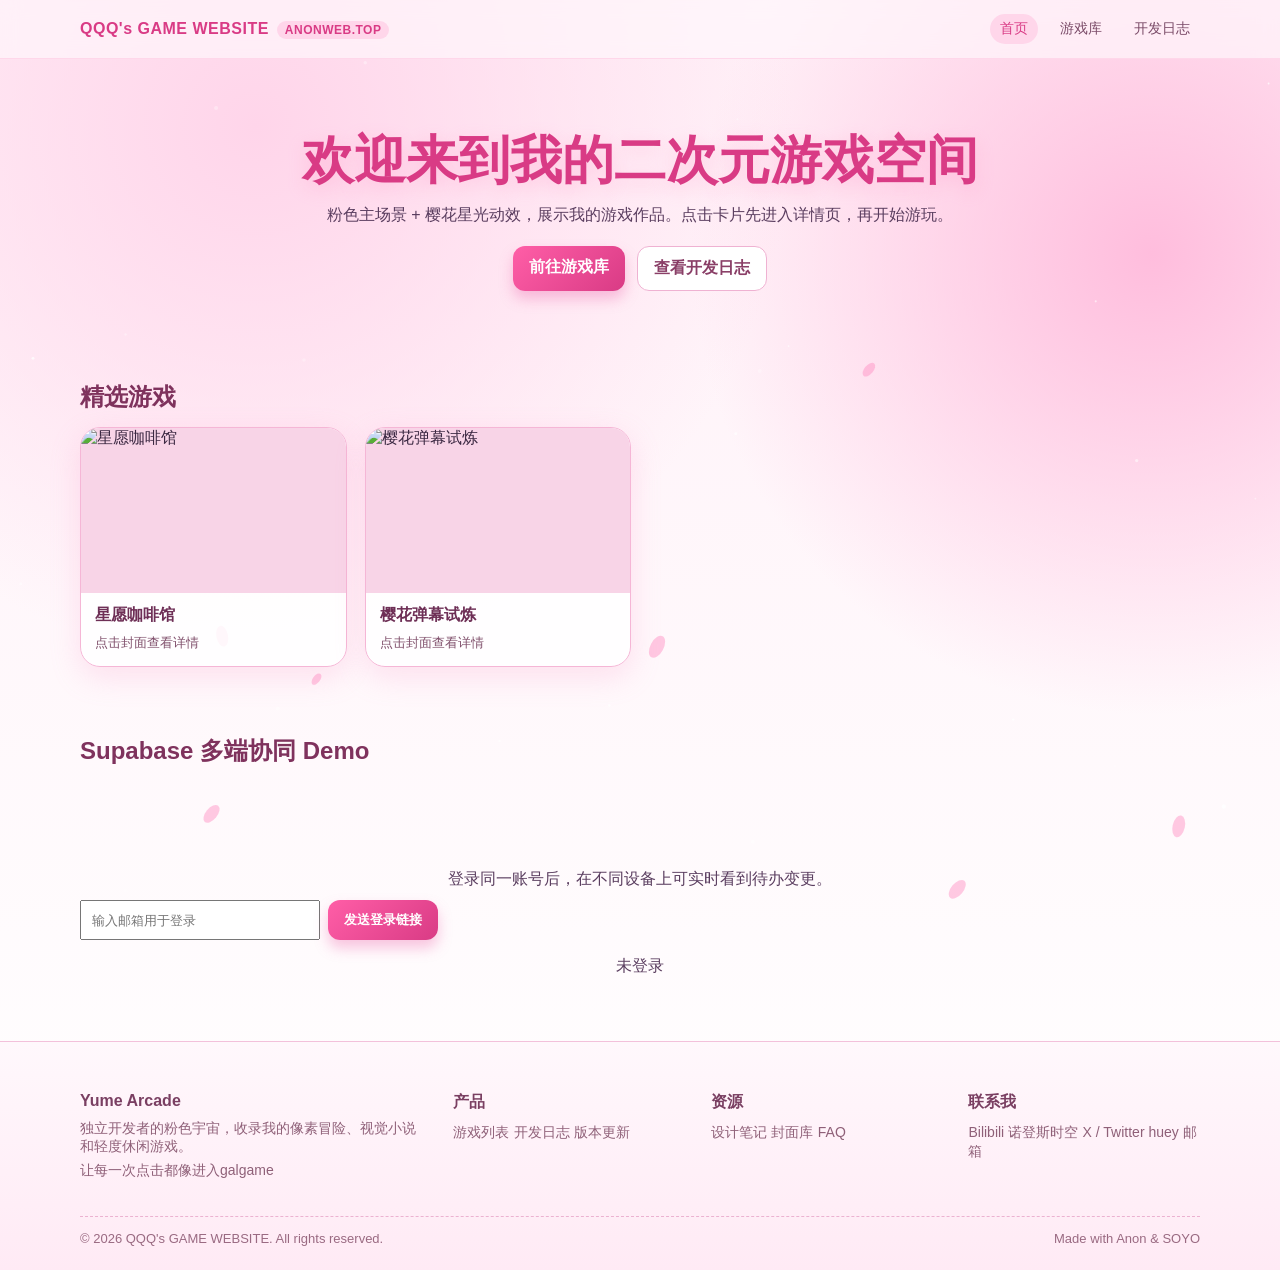
==== index.html @ b8e73bc4 "add realtime shared game cards with auth persistence Move game cards from localStorage to Supabase s" ====
<!doctype html>
<html lang="zh-CN">
<head>
  <meta charset="UTF-8" />
  <meta name="viewport" content="width=device-width, initial-scale=1.0" />
  <title>QQQ's Game Website | Anime Game Portal</title>
  <meta name="description" content="QQQ's Game Website: a pink anime-style portal for indie games, devlogs, and quick play access." />
  <meta name="robots" content="index,follow,max-image-preview:large" />
  <link rel="canonical" href="https://anonweb.top/" />
  <meta property="og:type" content="website" />
  <meta property="og:site_name" content="QQQ's Game Website" />
  <meta property="og:title" content="QQQ's Game Website | Anime Game Portal" />
  <meta property="og:description" content="Discover anime-inspired indie games, updates, and direct links to play." />
  <meta property="og:url" content="https://anonweb.top/" />
  <meta property="og:image" content="https://anonweb.top/og-cover.svg" />
  <meta property="og:image:alt" content="QQQ's Game Website pink anime social cover" />
  <meta name="twitter:card" content="summary_large_image" />
  <meta name="twitter:title" content="QQQ's Game Website | Anime Game Portal" />
  <meta name="twitter:description" content="Discover anime-inspired indie games, updates, and direct links to play." />
  <meta name="twitter:image" content="https://anonweb.top/og-cover.svg" />
  <link rel="stylesheet" href="./styles.css" />
</head>
<body>
  <canvas id="bgEffects" class="bg-effects"></canvas>

  <header class="nav">
    <div class="container nav-inner">
      <a class="brand" href="./index.html">QQQ's GAME WEBSITE<span class="badge">ANONWEB.TOP</span></a>
      <nav class="menu">
        <a class="active" href="./index.html">首页</a>
        <a href="./games.html">游戏库</a>
        <a href="./devlog.html">开发日志</a>
      </nav>
    </div>
  </header>

  <main class="container">
    <section class="hero">
      <h1>欢迎来到我的二次元游戏空间</h1>
      <p>粉色主场景 + 樱花星光动效，展示我的游戏作品。点击卡片先进入详情页，再开始游玩。</p>
      <div class="cta-row">
        <a class="btn" href="./games.html">前往游戏库</a>
        <a class="btn alt" href="./devlog.html">查看开发日志</a>
      </div>
    </section>

    <h2 class="section-title">精选游戏</h2>
    <section id="featuredGames" class="games"></section>

    <h2 class="section-title">Supabase 多端协同 Demo</h2>
    <section class="hero" style="margin-top: 16px;">
      <p>登录同一账号后，在不同设备上可实时看到待办变更。</p>
      <div style="display:flex;gap:8px;flex-wrap:wrap;margin:10px 0 16px;">
        <input id="emailInput" type="email" placeholder="输入邮箱用于登录" style="padding:8px 10px;min-width:240px;" />
        <button id="sendOtpBtn" class="btn" type="button">发送登录链接</button>
        <button id="logoutBtn" class="btn alt" type="button" style="display:none;">退出登录</button>
      </div>
      <p id="authStatus">未登录</p>
      <div id="todoArea" style="display:none;">
        <div style="display:flex;gap:8px;flex-wrap:wrap;margin:8px 0 12px;">
          <input id="nicknameInput" type="text" maxlength="30" placeholder="设置昵称（可选）" style="padding:8px 10px;min-width:240px;" />
          <button id="saveNicknameBtn" class="btn alt" type="button">保存昵称</button>
          <label style="display:flex;align-items:center;gap:6px;">
            <input id="mineOnlyCheckbox" type="checkbox" />
            只看我的上传
          </label>
        </div>
        <div style="display:flex;gap:8px;flex-wrap:wrap;margin:8px 0 12px;">
          <input id="todoInput" type="text" maxlength="200" placeholder="新增待办..." style="padding:8px 10px;min-width:240px;" />
          <button id="addTodoBtn" class="btn" type="button">新增</button>
        </div>
        <ul id="todoList" style="list-style:none;padding-left:0;display:grid;gap:8px;"></ul>
      </div>
    </section>
  </main>

  <footer class="footer">
    <div class="container">
      <div class="footer-grid">
        <div>
          <h4>Yume Arcade</h4>
          <p>独立开发者的粉色宇宙，收录我的像素冒险、视觉小说和轻度休闲游戏。</p>
          <p>让每一次点击都像进入galgame
          </p>
        </div>
        <div>
          <h4>产品</h4>
          <a href="./games.html">游戏列表</a>
          <a href="./devlog.html">开发日志</a>
          <a href="./games.html">版本更新</a>
        </div>
        <div>
          <h4>资源</h4>
          <a href="./devlog.html">设计笔记</a>
          <a href="./games.html">封面库</a>
          <a href="./index.html">FAQ</a>
        </div>
        <div>
          <h4>联系我</h4>
          <a href="#">Bilibili 诺登斯时空</a>
          <a href="#">X / Twitter huey</a>
          <a href="#">邮箱 </a>
        </div>
      </div>
      <div class="copyright">
        <span>© 2026 QQQ's GAME WEBSITE. All rights reserved.</span>
        <span>Made with Anon & SOYO</span>
      </div>
    </div>
  </footer>

  <script src="./games-data.js"></script>
  <script src="./effects.js"></script>
  <script type="module">
    import { createClient } from "https://cdn.jsdelivr.net/npm/@supabase/supabase-js@2/+esm";

    // 1) 替换成你自己的 Supabase 项目参数
    const SUPABASE_URL = "https://dehjilvkbkctgwfwmmgu.supabase.co";
    const SUPABASE_ANON_KEY = "sb_publishable_bd3h6vaef45uI8Gximh9GQ_pOMwxouA";
    const redirectTo = `${window.location.origin}${window.location.pathname}`;
    const supabase = createClient(SUPABASE_URL, SUPABASE_ANON_KEY, {
      auth: {
        persistSession: true,
        autoRefreshToken: true,
        detectSessionInUrl: true
      }
    });

    const emailInput = document.getElementById("emailInput");
    const sendOtpBtn = document.getElementById("sendOtpBtn");
    const logoutBtn = document.getElementById("logoutBtn");
    const authStatus = document.getElementById("authStatus");
    const todoArea = document.getElementById("todoArea");
    const nicknameInput = document.getElementById("nicknameInput");
    const saveNicknameBtn = document.getElementById("saveNicknameBtn");
    const mineOnlyCheckbox = document.getElementById("mineOnlyCheckbox");
    const todoInput = document.getElementById("todoInput");
    const addTodoBtn = document.getElementById("addTodoBtn");
    const todoList = document.getElementById("todoList");

    let currentUser = null;
    let channel = null;
    let mineOnly = false;

    function escapeHtml(text) {
      return text
        .replaceAll("&", "&amp;")
        .replaceAll("<", "&lt;")
        .replaceAll(">", "&gt;")
        .replaceAll('"', "&quot;")
        .replaceAll("'", "&#039;");
    }

    function renderTodos(todos) {
      if (!todos.length) {
        todoList.innerHTML = "<li>暂无待办，先新增一条吧。</li>";
        return;
      }

      todoList.innerHTML = todos
        .map((todo) => {
          const checked = todo.done ? "checked" : "";
          const doneStyle = todo.done ? "text-decoration:line-through;opacity:0.7;" : "";
          const uploader = todo.user_name || todo.user_email || "未知用户";
          const canDelete = currentUser && todo.user_id === currentUser.id;
          const deleteButton = canDelete
            ? `<button data-id="${todo.id}" class="delete-todo btn alt" type="button" style="padding:6px 10px;">删除</button>`
            : `<span style="padding:6px 10px;opacity:0.6;">仅上传者可删</span>`;
          return `
            <li style="display:flex;align-items:center;gap:8px;">
              <input data-id="${todo.id}" class="toggle-todo" type="checkbox" ${checked} />
              <div style="flex:1;display:flex;flex-direction:column;gap:2px;">
                <span style="${doneStyle}">${escapeHtml(todo.content)}</span>
                <small style="opacity:0.7;">上传者: ${escapeHtml(uploader)}</small>
              </div>
              ${deleteButton}
            </li>
          `;
        })
        .join("");
    }

    async function loadTodos() {
      if (!currentUser) return;
      let query = supabase
        .from("todos")
        .select("id, user_id, user_email, user_name, content, done, updated_at")
        .order("updated_at", { ascending: false });
      if (mineOnly) {
        query = query.eq("user_id", currentUser.id);
      }
      const { data, error } = await query;

      if (error) {
        authStatus.textContent = `读取待办失败: ${error.message}`;
        return;
      }

      renderTodos(data || []);
    }

    async function setupRealtime() {
      if (channel) {
        await supabase.removeChannel(channel);
      }

      channel = supabase
        .channel("todos-realtime")
        .on(
          "postgres_changes",
          { event: "*", schema: "public", table: "todos" },
          async () => {
            await loadTodos();
          }
        )
        .subscribe();
    }

    async function setSessionUI() {
      const { data } = await supabase.auth.getUser();
      currentUser = data.user || null;

      if (!currentUser) {
        authStatus.textContent = "未登录";
        todoArea.style.display = "none";
        logoutBtn.style.display = "none";
        emailInput.value = "";
        todoInput.value = "";
        nicknameInput.value = "";
        mineOnlyCheckbox.checked = false;
        mineOnly = false;
        todoList.innerHTML = "";
        return;
      }

      const currentNickname = (currentUser.user_metadata && currentUser.user_metadata.nickname) || "";
      const displayName = currentNickname || currentUser.email;
      authStatus.textContent = `已登录: ${displayName}`;
      todoArea.style.display = "block";
      logoutBtn.style.display = "inline-block";
      nicknameInput.value = currentNickname;
      await loadTodos();
      await setupRealtime();
    }

    sendOtpBtn.addEventListener("click", async () => {
      const email = emailInput.value.trim();
      if (!email) {
        authStatus.textContent = "请先输入邮箱。";
        return;
      }

      const { error } = await supabase.auth.signInWithOtp({
        email,
        options: {
          emailRedirectTo: redirectTo
        }
      });

      authStatus.textContent = error
        ? `发送失败: ${error.message}`
        : "已发送登录链接，请去邮箱点击确认。";
    });

    logoutBtn.addEventListener("click", async () => {
      await supabase.auth.signOut();
      currentUser = null;
      if (channel) {
        await supabase.removeChannel(channel);
        channel = null;
      }
      await setSessionUI();
    });

    saveNicknameBtn.addEventListener("click", async () => {
      if (!currentUser) return;
      const nickname = nicknameInput.value.trim();
      const { error } = await supabase.auth.updateUser({
        data: { nickname }
      });
      if (error) {
        authStatus.textContent = `保存昵称失败: ${error.message}`;
        return;
      }
      await setSessionUI();
      authStatus.textContent = nickname
        ? `昵称已更新为: ${nickname}`
        : `已清空昵称，当前显示邮箱: ${currentUser.email}`;
    });

    mineOnlyCheckbox.addEventListener("change", async () => {
      mineOnly = mineOnlyCheckbox.checked;
      await loadTodos();
    });

    addTodoBtn.addEventListener("click", async () => {
      const content = todoInput.value.trim();
      if (!content || !currentUser) return;
      const nickname = (currentUser.user_metadata && currentUser.user_metadata.nickname) || "";

      const { error } = await supabase.from("todos").insert({
        user_id: currentUser.id,
        user_email: currentUser.email || "",
        user_name: nickname,
        content,
        done: false
      });

      if (error) {
        authStatus.textContent = `新增失败: ${error.message}`;
        return;
      }

      todoInput.value = "";
      await loadTodos();
    });

    todoList.addEventListener("click", async (event) => {
      const target = event.target;
      if (!(target instanceof HTMLElement)) return;

      if (target.classList.contains("delete-todo")) {
        const id = target.dataset.id;
        if (!id) return;
        const { error } = await supabase
          .from("todos")
          .delete()
          .eq("id", id)
          .eq("user_id", currentUser?.id || "");
        if (error) authStatus.textContent = `删除失败: ${error.message}`;
      }
    });

    todoList.addEventListener("change", async (event) => {
      const target = event.target;
      if (!(target instanceof HTMLInputElement)) return;
      if (!target.classList.contains("toggle-todo")) return;
      const id = target.dataset.id;
      if (!id) return;

      const { error } = await supabase
        .from("todos")
        .update({ done: target.checked })
        .eq("id", id);

      if (error) authStatus.textContent = `更新失败: ${error.message}`;
    });

    supabase.auth.onAuthStateChange(async () => {
      await setSessionUI();
    });

    await setSessionUI();
  </script>
  <script>
    const featuredGames = document.getElementById("featuredGames");
    featuredGames.innerHTML = loadGames().slice(0, 3).map((game, index) => gameCardTemplate(game, index)).join("");
  </script>
</body>
</html>
---- styles.css ----
:root {
  --pink-1: #fff0f7;
  --pink-2: #ffd6ea;
  --pink-3: #ff8fc2;
  --pink-4: #ff5ea7;
  --pink-5: #d93b85;
  --ink: #3a2741;
  --card: #ffffffd9;
  --line: #f5b6d6;
}

* {
  box-sizing: border-box;
}

body {
  margin: 0;
  color: var(--ink);
  font-family: "Segoe UI", "Microsoft YaHei", sans-serif;
  background:
    radial-gradient(circle at 20% 10%, #ffd5ea 0, transparent 35%),
    radial-gradient(circle at 90% 20%, #ffbddd 0, transparent 30%),
    linear-gradient(180deg, var(--pink-1), #fff);
  min-height: 100vh;
}

.bg-effects {
  position: fixed;
  inset: 0;
  pointer-events: none;
  z-index: -1;
}

.container {
  width: min(1120px, 92vw);
  margin: 0 auto;
}

.nav {
  position: sticky;
  top: 0;
  backdrop-filter: blur(10px);
  background: #fff8fcaa;
  border-bottom: 1px solid #ffd7ea;
  z-index: 10;
}

.nav-inner {
  display: flex;
  align-items: center;
  justify-content: space-between;
  padding: 14px 0;
  gap: 18px;
}

.brand {
  font-weight: 800;
  color: var(--pink-5);
  letter-spacing: 0.5px;
  text-decoration: none;
}

.badge {
  display: inline-block;
  font-size: 12px;
  margin-left: 8px;
  padding: 2px 8px;
  background: var(--pink-2);
  border-radius: 999px;
  color: var(--pink-5);
}

.menu {
  display: flex;
  gap: 12px;
}

.menu a {
  text-decoration: none;
  color: #7a4a67;
  font-size: 14px;
  padding: 6px 10px;
  border-radius: 999px;
}

.menu a.active,
.menu a:hover {
  background: #ffd6ea;
  color: var(--pink-5);
}

.hero {
  padding: 72px 0 40px;
  text-align: center;
}

.hero h1 {
  margin: 0;
  font-size: clamp(28px, 5vw, 52px);
  line-height: 1.15;
  color: var(--pink-5);
  text-shadow: 0 6px 18px #ff8fc255;
}

.hero p {
  margin: 14px auto 0;
  max-width: 760px;
  font-size: 16px;
  color: #5a3d5f;
}

.panel {
  background: var(--card);
  border: 1px solid var(--line);
  border-radius: 20px;
  box-shadow: 0 10px 30px #f58ec03a;
}

.cta-row {
  margin: 20px 0 30px;
  display: flex;
  gap: 12px;
  justify-content: center;
  flex-wrap: wrap;
}

.btn {
  padding: 11px 16px;
  border: none;
  border-radius: 12px;
  font-weight: 700;
  color: #fff;
  background: linear-gradient(135deg, var(--pink-4), var(--pink-5));
  cursor: pointer;
  text-decoration: none;
  box-shadow: 0 8px 14px #ea5da75a;
}

.btn.alt {
  background: #fff;
  color: #8a3f67;
  border: 1px solid #efb2d2;
  box-shadow: none;
}

.btn:hover {
  transform: translateY(-1px);
}

.section-title {
  margin: 20px 0 14px;
  color: #7f325d;
}

.games {
  margin: 10px 0 68px;
  display: grid;
  grid-template-columns: repeat(auto-fill, minmax(240px, 1fr));
  gap: 18px;
}

.game-card {
  text-decoration: none;
  color: inherit;
  overflow: hidden;
  transition: transform 0.2s ease, box-shadow 0.2s ease;
}

.game-card:hover {
  transform: translateY(-4px);
  box-shadow: 0 14px 24px #d75f9944;
}

.game-cover {
  aspect-ratio: 16 / 10;
  width: 100%;
  object-fit: cover;
  display: block;
  background: #f8d4e7;
}

.game-info {
  padding: 12px 14px 14px;
}

.game-title {
  margin: 0;
  font-size: 16px;
  color: #6e2f56;
  font-weight: 800;
}

.game-tip {
  margin: 8px 0 0;
  font-size: 13px;
  color: #80506c;
}

.upload-panel {
  margin: 12px auto 22px;
  padding: 20px;
  display: grid;
  gap: 12px;
  grid-template-columns: 1fr 1fr auto;
  align-items: end;
}

.field label {
  display: block;
  font-size: 13px;
  color: #774765;
  margin-bottom: 6px;
}

.field input,
.field textarea {
  width: 100%;
  padding: 10px 12px;
  border-radius: 12px;
  border: 1px solid #efb2d2;
  outline: none;
  background: #fff;
  font: inherit;
}

.timeline {
  margin: 12px 0 68px;
  display: grid;
  gap: 14px;
}

.timeline-item {
  padding: 16px;
}

.timeline-item h3 {
  margin: 0 0 8px;
  color: #7f325d;
}

.timeline-item p {
  margin: 0;
  color: #69495b;
}

.detail-wrap {
  margin: 26px 0 68px;
  padding: 24px;
  display: grid;
  gap: 22px;
  grid-template-columns: minmax(280px, 540px) 1fr;
}

.detail-cover {
  width: 100%;
  border-radius: 16px;
  border: 1px solid #f1bbd7;
  object-fit: cover;
}

.detail-title {
  margin: 0 0 10px;
  color: #7a2e59;
  font-size: clamp(22px, 3vw, 34px);
}

.detail-desc {
  margin: 0;
  color: #6b4a5b;
  line-height: 1.8;
}

.detail-actions {
  margin-top: 20px;
  display: flex;
  gap: 10px;
  flex-wrap: wrap;
}

.footer {
  margin-top: 24px;
  padding: 50px 0 24px;
  border-top: 1px solid #f3c1db;
  background: linear-gradient(180deg, #fff8fc, #ffeaf5);
}

.footer-grid {
  display: grid;
  gap: 26px;
  grid-template-columns: 1.5fr repeat(3, 1fr);
}

.footer h4 {
  margin: 0 0 10px;
  color: #7a3f62;
}

.footer p,
.footer a {
  margin: 6px 0;
  color: #8f6078;
  font-size: 14px;
  text-decoration: none;
}

.copyright {
  margin-top: 30px;
  padding-top: 14px;
  border-top: 1px dashed #ecb2d1;
  font-size: 13px;
  color: #9a6a82;
  display: flex;
  justify-content: space-between;
  flex-wrap: wrap;
  gap: 8px;
}

@media (max-width: 900px) {
  .upload-panel {
    grid-template-columns: 1fr;
  }

  .detail-wrap {
    grid-template-columns: 1fr;
  }

  .footer-grid {
    grid-template-columns: 1fr 1fr;
  }
}

@media (max-width: 620px) {
  .menu {
    width: 100%;
    justify-content: center;
  }

  .nav-inner {
    flex-wrap: wrap;
  }

  .footer-grid {
    grid-template-columns: 1fr;
  }
}
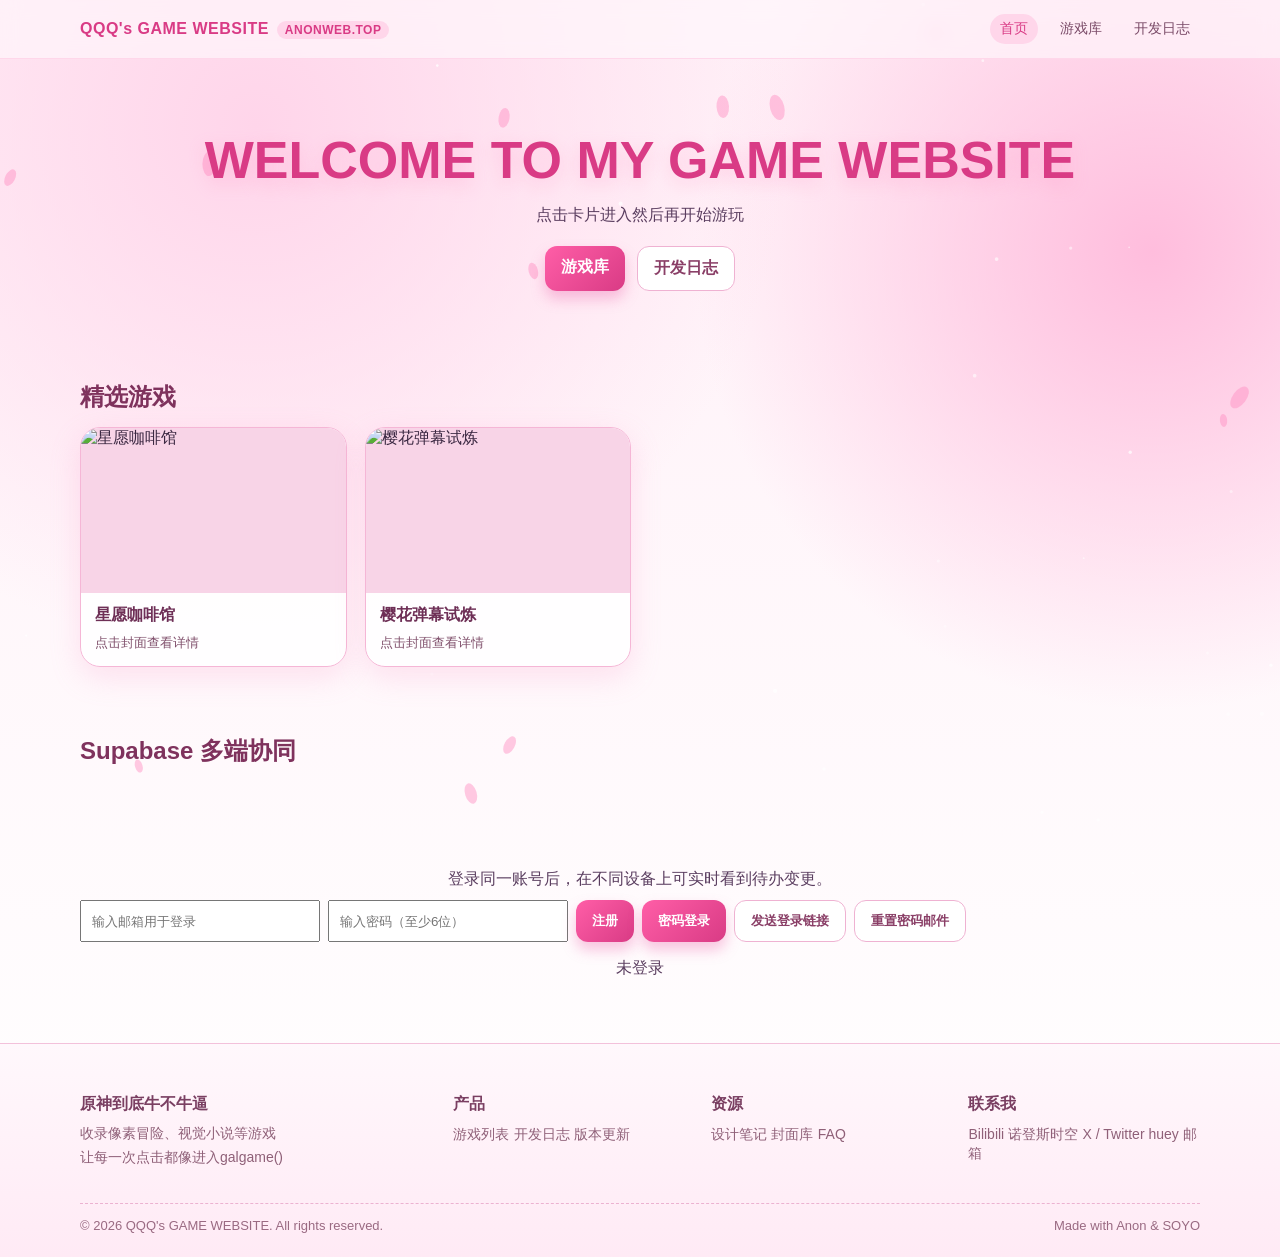
==== commit d1749ad7: "Add first version account system with Supabase profile schema. Introduce password auth flows, profil" ====
--- a/index.html
+++ b/index.html
@@ -36,30 +36,37 @@
 
   <main class="container">
     <section class="hero">
-      <h1>欢迎来到我的二次元游戏空间</h1>
-      <p>粉色主场景 + 樱花星光动效，展示我的游戏作品。点击卡片先进入详情页，再开始游玩。</p>
+      <h1>WELCOME TO MY GAME WEBSITE</h1>
+      <p>点击卡片进入然后再开始游玩</p>
       <div class="cta-row">
-        <a class="btn" href="./games.html">前往游戏库</a>
-        <a class="btn alt" href="./devlog.html">查看开发日志</a>
+        <a class="btn" href="./games.html">游戏库</a>
+        <a class="btn alt" href="./devlog.html">开发日志</a>
       </div>
     </section>
 
     <h2 class="section-title">精选游戏</h2>
     <section id="featuredGames" class="games"></section>
 
-    <h2 class="section-title">Supabase 多端协同 Demo</h2>
+    <h2 class="section-title">Supabase 多端协同 </h2>
     <section class="hero" style="margin-top: 16px;">
       <p>登录同一账号后，在不同设备上可实时看到待办变更。</p>
       <div style="display:flex;gap:8px;flex-wrap:wrap;margin:10px 0 16px;">
         <input id="emailInput" type="email" placeholder="输入邮箱用于登录" style="padding:8px 10px;min-width:240px;" />
-        <button id="sendOtpBtn" class="btn" type="button">发送登录链接</button>
+        <input id="passwordInput" type="password" placeholder="输入密码（至少6位）" style="padding:8px 10px;min-width:240px;" />
+        <button id="signupBtn" class="btn" type="button">注册</button>
+        <button id="loginBtn" class="btn" type="button">密码登录</button>
+        <button id="sendOtpBtn" class="btn alt" type="button">发送登录链接</button>
+        <button id="resetPasswordBtn" class="btn alt" type="button">重置密码邮件</button>
         <button id="logoutBtn" class="btn alt" type="button" style="display:none;">退出登录</button>
       </div>
       <p id="authStatus">未登录</p>
       <div id="todoArea" style="display:none;">
         <div style="display:flex;gap:8px;flex-wrap:wrap;margin:8px 0 12px;">
-          <input id="nicknameInput" type="text" maxlength="30" placeholder="设置昵称（可选）" style="padding:8px 10px;min-width:240px;" />
-          <button id="saveNicknameBtn" class="btn alt" type="button">保存昵称</button>
+          <input id="usernameInput" type="text" maxlength="20" placeholder="用户名（唯一，3-20位）" style="padding:8px 10px;min-width:240px;" />
+          <input id="displayNameInput" type="text" maxlength="30" placeholder="显示名（可选）" style="padding:8px 10px;min-width:240px;" />
+          <input id="avatarInput" type="url" maxlength="300" placeholder="头像 URL（可选）" style="padding:8px 10px;min-width:240px;" />
+          <input id="bioInput" type="text" maxlength="120" placeholder="简介（可选）" style="padding:8px 10px;min-width:280px;" />
+          <button id="saveProfileBtn" class="btn alt" type="button">保存资料</button>
           <label style="display:flex;align-items:center;gap:6px;">
             <input id="mineOnlyCheckbox" type="checkbox" />
             只看我的上传
@@ -78,9 +85,9 @@
     <div class="container">
       <div class="footer-grid">
         <div>
-          <h4>Yume Arcade</h4>
-          <p>独立开发者的粉色宇宙，收录我的像素冒险、视觉小说和轻度休闲游戏。</p>
-          <p>让每一次点击都像进入galgame
+          <h4>原神到底牛不牛逼</h4>
+          <p>收录像素冒险、视觉小说等游戏</p>
+          <p>让每一次点击都像进入galgame()
           </p>
         </div>
         <div>
@@ -127,18 +134,26 @@
     });
 
     const emailInput = document.getElementById("emailInput");
+    const passwordInput = document.getElementById("passwordInput");
+    const signupBtn = document.getElementById("signupBtn");
+    const loginBtn = document.getElementById("loginBtn");
     const sendOtpBtn = document.getElementById("sendOtpBtn");
+    const resetPasswordBtn = document.getElementById("resetPasswordBtn");
     const logoutBtn = document.getElementById("logoutBtn");
     const authStatus = document.getElementById("authStatus");
     const todoArea = document.getElementById("todoArea");
-    const nicknameInput = document.getElementById("nicknameInput");
-    const saveNicknameBtn = document.getElementById("saveNicknameBtn");
+    const usernameInput = document.getElementById("usernameInput");
+    const displayNameInput = document.getElementById("displayNameInput");
+    const avatarInput = document.getElementById("avatarInput");
+    const bioInput = document.getElementById("bioInput");
+    const saveProfileBtn = document.getElementById("saveProfileBtn");
     const mineOnlyCheckbox = document.getElementById("mineOnlyCheckbox");
     const todoInput = document.getElementById("todoInput");
     const addTodoBtn = document.getElementById("addTodoBtn");
     const todoList = document.getElementById("todoList");
 
     let currentUser = null;
+    let currentProfile = null;
     let channel = null;
     let mineOnly = false;
 
@@ -180,6 +195,63 @@
         .join("");
     }
 
+    function normalizeUsername(raw) {
+      return raw.trim().toLowerCase();
+    }
+
+    function isValidUsername(username) {
+      return /^[a-z0-9_]{3,20}$/.test(username);
+    }
+
+    async function ensureProfile() {
+      if (!currentUser) return null;
+      const fallbackName = currentUser.email ? currentUser.email.split("@")[0].slice(0, 20) : `user_${currentUser.id.slice(0, 8)}`;
+
+      const { data: exists, error: selectError } = await supabase
+        .from("profiles")
+        .select("id, username, display_name, avatar_url, bio")
+        .eq("id", currentUser.id)
+        .maybeSingle();
+
+      if (selectError) {
+        authStatus.textContent = `读取资料失败: ${selectError.message}`;
+        return null;
+      }
+
+      if (exists) return exists;
+
+      const seedUsername = normalizeUsername(fallbackName).replace(/[^a-z0-9_]/g, "_").slice(0, 20) || `user_${currentUser.id.slice(0, 8)}`;
+      const safeSeedUsername = seedUsername.length < 3 ? `u_${currentUser.id.slice(0, 6)}` : seedUsername;
+
+      const { data: inserted, error: insertError } = await supabase
+        .from("profiles")
+        .insert({
+          id: currentUser.id,
+          username: safeSeedUsername,
+          display_name: currentUser.email || "",
+          avatar_url: "",
+          bio: ""
+        })
+        .select("id, username, display_name, avatar_url, bio")
+        .single();
+
+      if (insertError) {
+        authStatus.textContent = `初始化资料失败: ${insertError.message}`;
+        return null;
+      }
+
+      return inserted;
+    }
+
+    async function loadProfile() {
+      currentProfile = await ensureProfile();
+      if (!currentProfile) return;
+      usernameInput.value = currentProfile.username || "";
+      displayNameInput.value = currentProfile.display_name || "";
+      avatarInput.value = currentProfile.avatar_url || "";
+      bioInput.value = currentProfile.bio || "";
+    }
+
     async function loadTodos() {
       if (!currentUser) return;
       let query = supabase
@@ -225,23 +297,56 @@
         todoArea.style.display = "none";
         logoutBtn.style.display = "none";
         emailInput.value = "";
+        passwordInput.value = "";
         todoInput.value = "";
-        nicknameInput.value = "";
+        usernameInput.value = "";
+        displayNameInput.value = "";
+        avatarInput.value = "";
+        bioInput.value = "";
         mineOnlyCheckbox.checked = false;
         mineOnly = false;
         todoList.innerHTML = "";
-        return;
-      }
-
-      const currentNickname = (currentUser.user_metadata && currentUser.user_metadata.nickname) || "";
-      const displayName = currentNickname || currentUser.email;
+        currentProfile = null;
+        return;
+      }
+
+      await loadProfile();
+      const profileName = (currentProfile && (currentProfile.display_name || currentProfile.username)) || "";
+      const displayName = profileName || currentUser.email;
       authStatus.textContent = `已登录: ${displayName}`;
       todoArea.style.display = "block";
       logoutBtn.style.display = "inline-block";
-      nicknameInput.value = currentNickname;
       await loadTodos();
       await setupRealtime();
     }
+
+    signupBtn.addEventListener("click", async () => {
+      const email = emailInput.value.trim();
+      const password = passwordInput.value.trim();
+      if (!email || !password) {
+        authStatus.textContent = "请输入邮箱和密码。";
+        return;
+      }
+      const { error } = await supabase.auth.signUp({
+        email,
+        password,
+        options: { emailRedirectTo: redirectTo }
+      });
+      authStatus.textContent = error
+        ? `注册失败: ${error.message}`
+        : "注册成功，请先去邮箱完成验证后再登录。";
+    });
+
+    loginBtn.addEventListener("click", async () => {
+      const email = emailInput.value.trim();
+      const password = passwordInput.value.trim();
+      if (!email || !password) {
+        authStatus.textContent = "请输入邮箱和密码。";
+        return;
+      }
+      const { error } = await supabase.auth.signInWithPassword({ email, password });
+      authStatus.textContent = error ? `登录失败: ${error.message}` : "登录成功。";
+    });
 
     sendOtpBtn.addEventListener("click", async () => {
       const email = emailInput.value.trim();
@@ -262,6 +367,20 @@
         : "已发送登录链接，请去邮箱点击确认。";
     });
 
+    resetPasswordBtn.addEventListener("click", async () => {
+      const email = emailInput.value.trim();
+      if (!email) {
+        authStatus.textContent = "请先输入邮箱。";
+        return;
+      }
+      const { error } = await supabase.auth.resetPasswordForEmail(email, {
+        redirectTo
+      });
+      authStatus.textContent = error
+        ? `发送失败: ${error.message}`
+        : "重置密码邮件已发送，请去邮箱确认。";
+    });
+
     logoutBtn.addEventListener("click", async () => {
       await supabase.auth.signOut();
       currentUser = null;
@@ -272,20 +391,54 @@
       await setSessionUI();
     });
 
-    saveNicknameBtn.addEventListener("click", async () => {
+    saveProfileBtn.addEventListener("click", async () => {
       if (!currentUser) return;
-      const nickname = nicknameInput.value.trim();
-      const { error } = await supabase.auth.updateUser({
-        data: { nickname }
-      });
+      const username = normalizeUsername(usernameInput.value);
+      const displayName = displayNameInput.value.trim();
+      const avatarUrl = avatarInput.value.trim();
+      const bio = bioInput.value.trim();
+
+      if (!isValidUsername(username)) {
+        authStatus.textContent = "用户名需为 3-20 位，仅支持小写字母、数字、下划线。";
+        return;
+      }
+
+      const { data: sameUsernameUser, error: usernameError } = await supabase
+        .from("profiles")
+        .select("id")
+        .eq("username", username)
+        .neq("id", currentUser.id)
+        .maybeSingle();
+
+      if (usernameError) {
+        authStatus.textContent = `检查用户名失败: ${usernameError.message}`;
+        return;
+      }
+      if (sameUsernameUser) {
+        authStatus.textContent = "用户名已被占用，请更换。";
+        return;
+      }
+
+      const { error } = await supabase
+        .from("profiles")
+        .upsert(
+          {
+            id: currentUser.id,
+            username,
+            display_name: displayName,
+            avatar_url: avatarUrl,
+            bio
+          },
+          { onConflict: "id" }
+        );
       if (error) {
-        authStatus.textContent = `保存昵称失败: ${error.message}`;
-        return;
-      }
-      await setSessionUI();
-      authStatus.textContent = nickname
-        ? `昵称已更新为: ${nickname}`
-        : `已清空昵称，当前显示邮箱: ${currentUser.email}`;
+        authStatus.textContent = `保存资料失败: ${error.message}`;
+        return;
+      }
+
+      await loadProfile();
+      await loadTodos();
+      authStatus.textContent = "账号资料已保存。";
     });
 
     mineOnlyCheckbox.addEventListener("change", async () => {
@@ -296,12 +449,12 @@
     addTodoBtn.addEventListener("click", async () => {
       const content = todoInput.value.trim();
       if (!content || !currentUser) return;
-      const nickname = (currentUser.user_metadata && currentUser.user_metadata.nickname) || "";
+      const profileDisplayName = (currentProfile && (currentProfile.display_name || currentProfile.username)) || "";
 
       const { error } = await supabase.from("todos").insert({
         user_id: currentUser.id,
         user_email: currentUser.email || "",
-        user_name: nickname,
+        user_name: profileDisplayName,
         content,
         done: false
       });
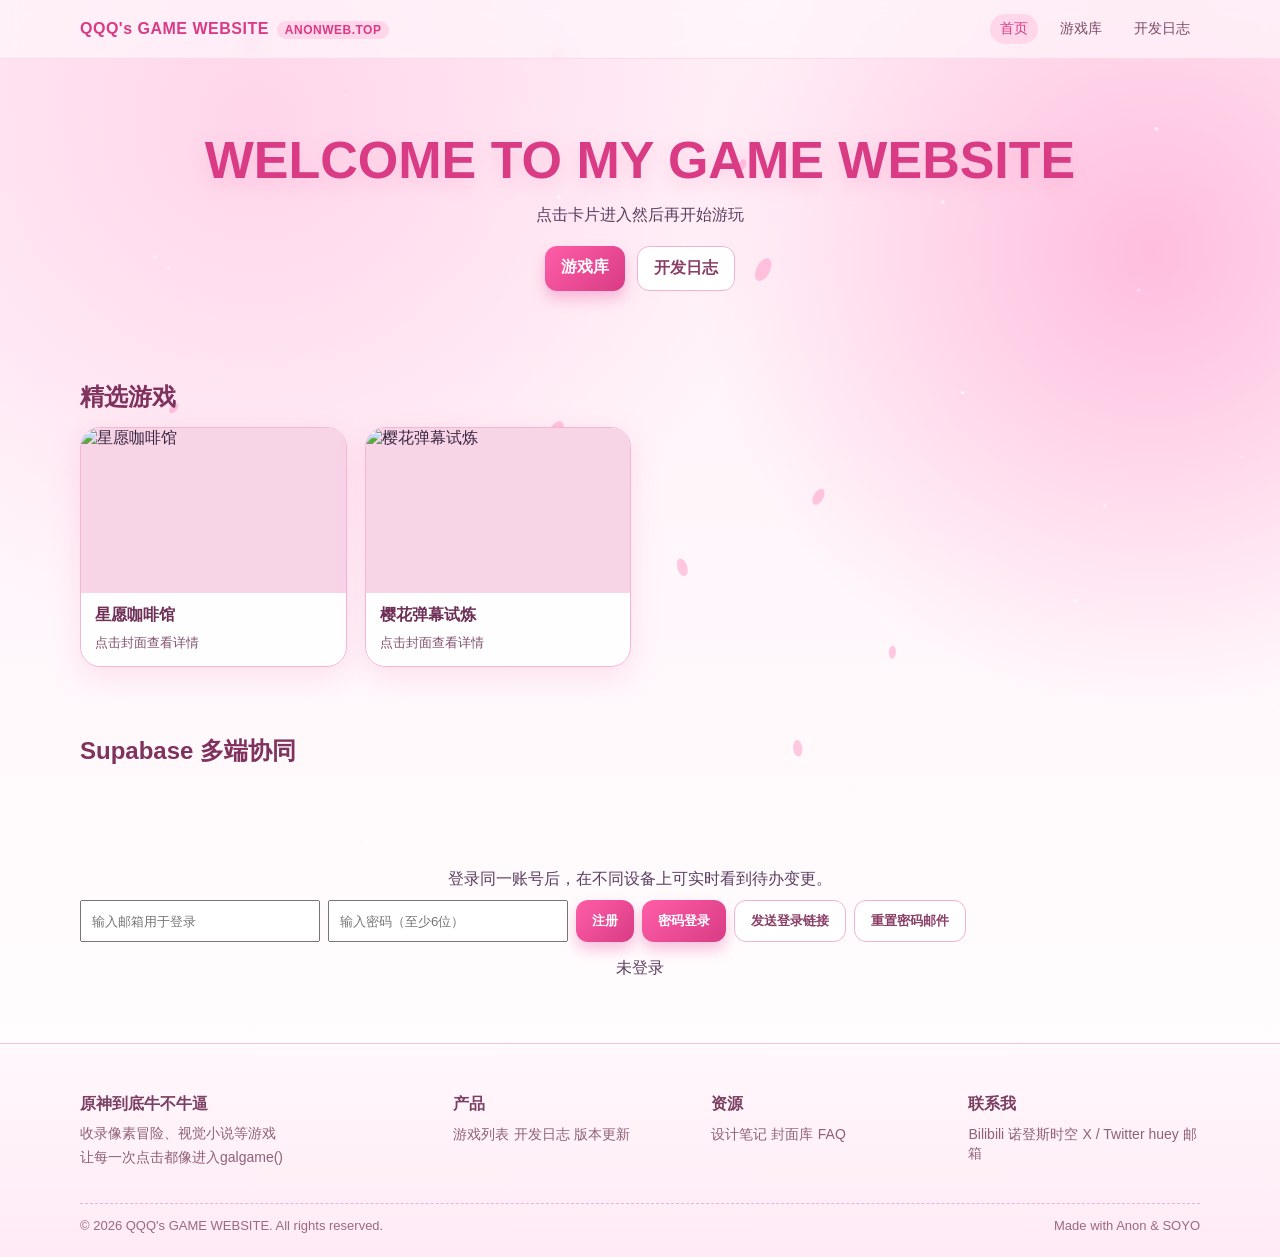
==== commit 98e795bc: "refactor auth client setup into shared module Centralize Supabase client and auth helpers in auth.js" ====
--- a/index.html
+++ b/index.html
@@ -119,19 +119,11 @@
   <script src="./games-data.js"></script>
   <script src="./effects.js"></script>
   <script type="module">
-    import { createClient } from "https://cdn.jsdelivr.net/npm/@supabase/supabase-js@2/+esm";
+    import { createSupabaseClient, getCurrentUser, getRedirectTo } from "./auth.js";
 
     // 1) 替换成你自己的 Supabase 项目参数
-    const SUPABASE_URL = "https://dehjilvkbkctgwfwmmgu.supabase.co";
-    const SUPABASE_ANON_KEY = "sb_publishable_bd3h6vaef45uI8Gximh9GQ_pOMwxouA";
-    const redirectTo = `${window.location.origin}${window.location.pathname}`;
-    const supabase = createClient(SUPABASE_URL, SUPABASE_ANON_KEY, {
-      auth: {
-        persistSession: true,
-        autoRefreshToken: true,
-        detectSessionInUrl: true
-      }
-    });
+    const redirectTo = getRedirectTo();
+    const supabase = createSupabaseClient();
 
     const emailInput = document.getElementById("emailInput");
     const passwordInput = document.getElementById("passwordInput");
@@ -289,8 +281,7 @@
     }
 
     async function setSessionUI() {
-      const { data } = await supabase.auth.getUser();
-      currentUser = data.user || null;
+      currentUser = await getCurrentUser(supabase);
 
       if (!currentUser) {
         authStatus.textContent = "未登录";
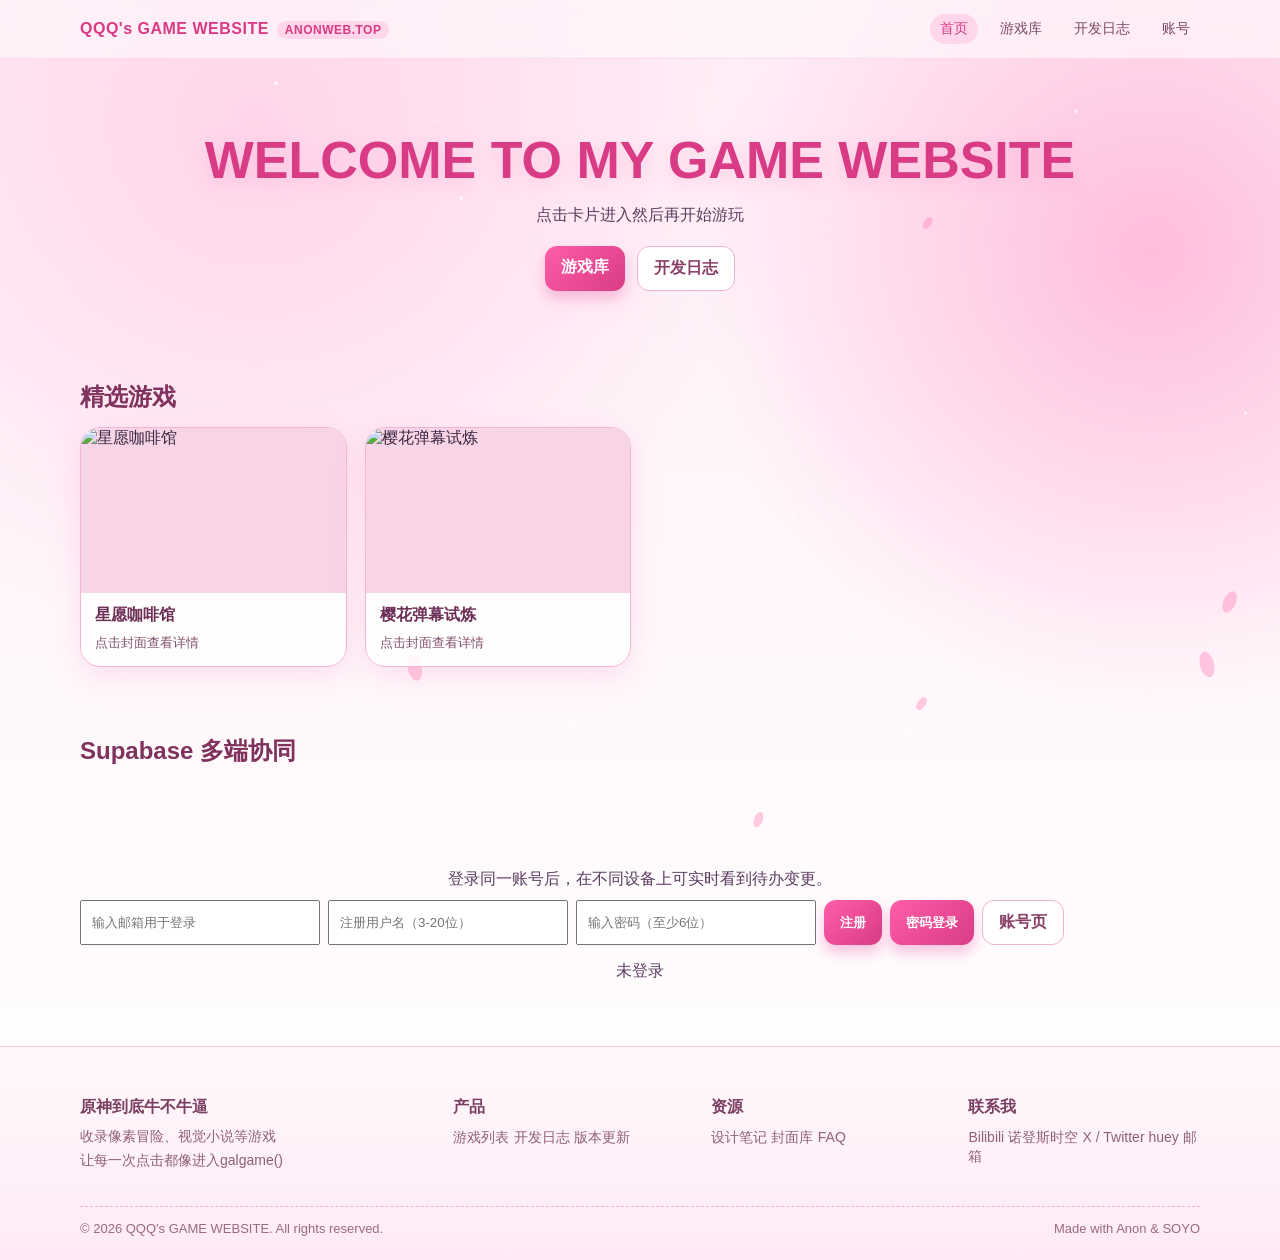
==== commit 5e1f9502: "add github-style auth entry and unify account navigation Move sign-in flow away from email magic-lin" ====
--- a/index.html
+++ b/index.html
@@ -30,6 +30,7 @@
         <a class="active" href="./index.html">首页</a>
         <a href="./games.html">游戏库</a>
         <a href="./devlog.html">开发日志</a>
+        <a href="./auth.html">账号</a>
       </nav>
     </div>
   </header>
@@ -52,11 +53,11 @@
       <p>登录同一账号后，在不同设备上可实时看到待办变更。</p>
       <div style="display:flex;gap:8px;flex-wrap:wrap;margin:10px 0 16px;">
         <input id="emailInput" type="email" placeholder="输入邮箱用于登录" style="padding:8px 10px;min-width:240px;" />
+        <input id="registerUsernameInput" type="text" maxlength="20" placeholder="注册用户名（3-20位）" style="padding:8px 10px;min-width:240px;" />
         <input id="passwordInput" type="password" placeholder="输入密码（至少6位）" style="padding:8px 10px;min-width:240px;" />
         <button id="signupBtn" class="btn" type="button">注册</button>
         <button id="loginBtn" class="btn" type="button">密码登录</button>
-        <button id="sendOtpBtn" class="btn alt" type="button">发送登录链接</button>
-        <button id="resetPasswordBtn" class="btn alt" type="button">重置密码邮件</button>
+        <a class="btn alt" href="./auth.html">账号页</a>
         <button id="logoutBtn" class="btn alt" type="button" style="display:none;">退出登录</button>
       </div>
       <p id="authStatus">未登录</p>
@@ -126,11 +127,10 @@
     const supabase = createSupabaseClient();
 
     const emailInput = document.getElementById("emailInput");
+    const registerUsernameInput = document.getElementById("registerUsernameInput");
     const passwordInput = document.getElementById("passwordInput");
     const signupBtn = document.getElementById("signupBtn");
     const loginBtn = document.getElementById("loginBtn");
-    const sendOtpBtn = document.getElementById("sendOtpBtn");
-    const resetPasswordBtn = document.getElementById("resetPasswordBtn");
     const logoutBtn = document.getElementById("logoutBtn");
     const authStatus = document.getElementById("authStatus");
     const todoArea = document.getElementById("todoArea");
@@ -288,6 +288,7 @@
         todoArea.style.display = "none";
         logoutBtn.style.display = "none";
         emailInput.value = "";
+        registerUsernameInput.value = "";
         passwordInput.value = "";
         todoInput.value = "";
         usernameInput.value = "";
@@ -313,19 +314,63 @@
 
     signupBtn.addEventListener("click", async () => {
       const email = emailInput.value.trim();
+      const username = normalizeUsername(registerUsernameInput.value);
       const password = passwordInput.value.trim();
-      if (!email || !password) {
-        authStatus.textContent = "请输入邮箱和密码。";
-        return;
-      }
-      const { error } = await supabase.auth.signUp({
+      if (!email || !password || !username) {
+        authStatus.textContent = "请输入注册用户名、邮箱和密码。";
+        return;
+      }
+      if (!isValidUsername(username)) {
+        authStatus.textContent = "注册用户名需为 3-20 位，仅支持小写字母、数字、下划线。";
+        return;
+      }
+      const { data: sameUsernameUser, error: usernameError } = await supabase
+        .from("profiles")
+        .select("id")
+        .eq("username", username)
+        .maybeSingle();
+      if (usernameError) {
+        authStatus.textContent = `检查用户名失败: ${usernameError.message}`;
+        return;
+      }
+      if (sameUsernameUser) {
+        authStatus.textContent = "用户名已被占用，请更换。";
+        return;
+      }
+
+      const { data: signUpData, error } = await supabase.auth.signUp({
         email,
         password,
-        options: { emailRedirectTo: redirectTo }
+        options: {
+          emailRedirectTo: redirectTo,
+          data: { nickname: username }
+        }
       });
-      authStatus.textContent = error
-        ? `注册失败: ${error.message}`
-        : "注册成功，请先去邮箱完成验证后再登录。";
+
+      if (error) {
+        authStatus.textContent = `注册失败: ${error.message}`;
+        return;
+      }
+
+      const uid = signUpData.user?.id;
+      if (uid) {
+        const { error: profileError } = await supabase.from("profiles").upsert(
+          {
+            id: uid,
+            username,
+            display_name: username,
+            avatar_url: "",
+            bio: ""
+          },
+          { onConflict: "id" }
+        );
+        if (profileError) {
+          authStatus.textContent = `注册成功，但资料初始化失败: ${profileError.message}`;
+          return;
+        }
+      }
+
+      authStatus.textContent = "注册成功，请使用邮箱和密码登录。";
     });
 
     loginBtn.addEventListener("click", async () => {
@@ -337,39 +382,6 @@
       }
       const { error } = await supabase.auth.signInWithPassword({ email, password });
       authStatus.textContent = error ? `登录失败: ${error.message}` : "登录成功。";
-    });
-
-    sendOtpBtn.addEventListener("click", async () => {
-      const email = emailInput.value.trim();
-      if (!email) {
-        authStatus.textContent = "请先输入邮箱。";
-        return;
-      }
-
-      const { error } = await supabase.auth.signInWithOtp({
-        email,
-        options: {
-          emailRedirectTo: redirectTo
-        }
-      });
-
-      authStatus.textContent = error
-        ? `发送失败: ${error.message}`
-        : "已发送登录链接，请去邮箱点击确认。";
-    });
-
-    resetPasswordBtn.addEventListener("click", async () => {
-      const email = emailInput.value.trim();
-      if (!email) {
-        authStatus.textContent = "请先输入邮箱。";
-        return;
-      }
-      const { error } = await supabase.auth.resetPasswordForEmail(email, {
-        redirectTo
-      });
-      authStatus.textContent = error
-        ? `发送失败: ${error.message}`
-        : "重置密码邮件已发送，请去邮箱确认。";
     });
 
     logoutBtn.addEventListener("click", async () => {
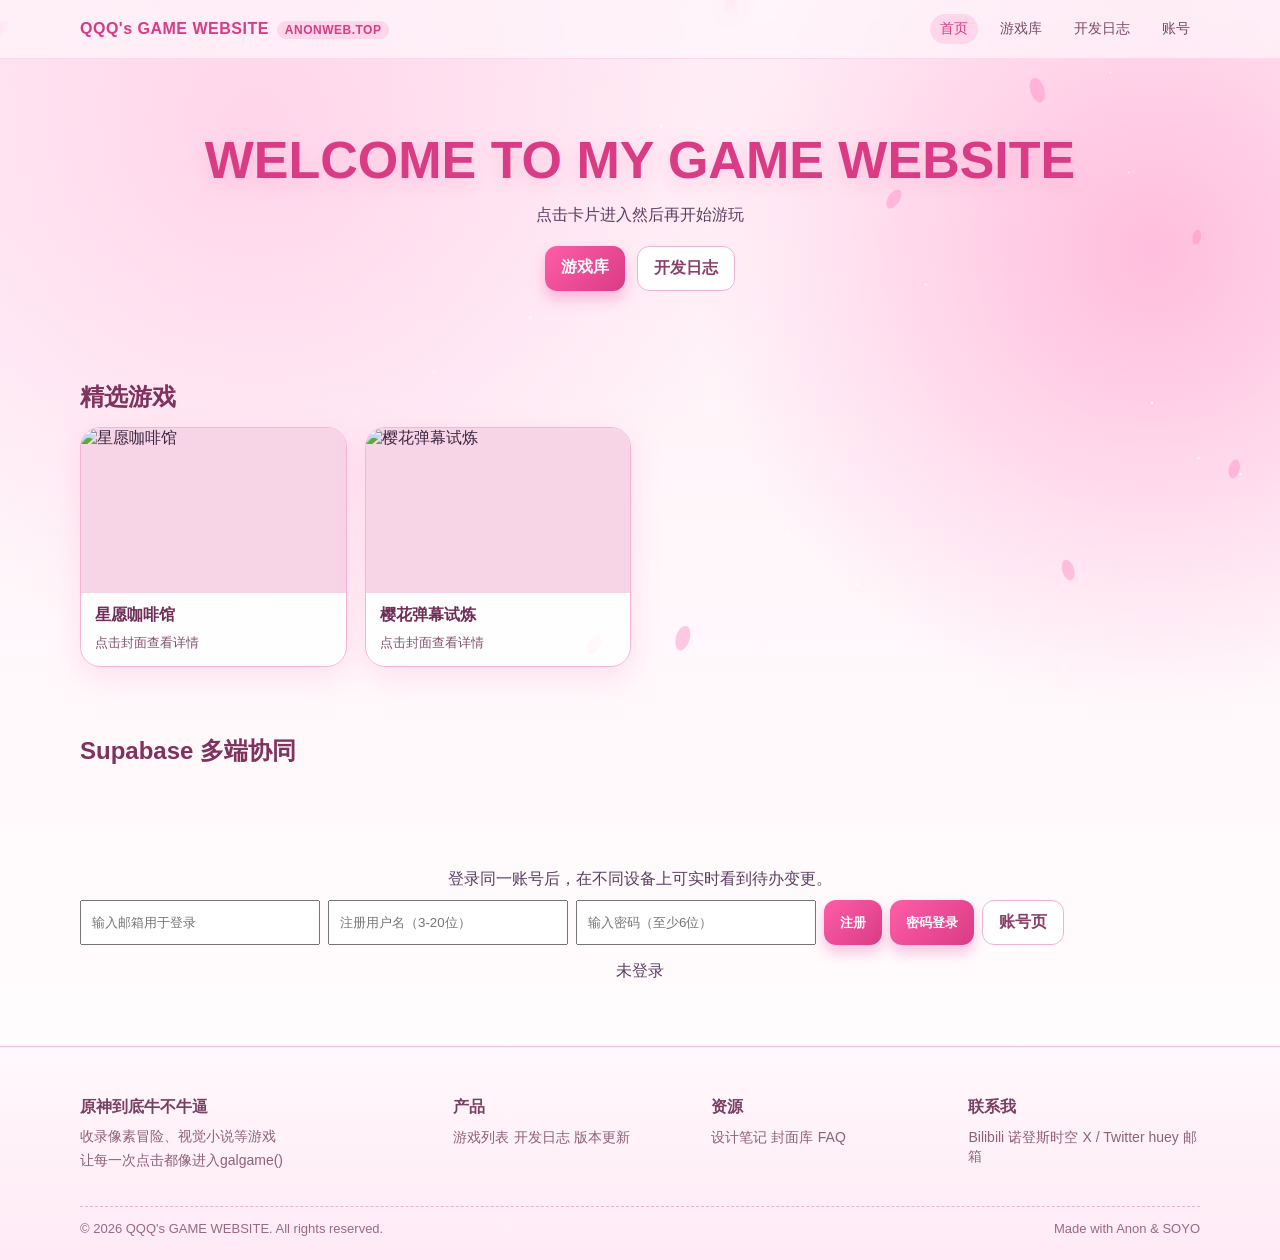
==== commit fb115e42: "fix signup/login messaging for email confirmation flow Align auth UX with Supabase email-confirm beh" ====
--- a/index.html
+++ b/index.html
@@ -324,20 +324,6 @@
         authStatus.textContent = "注册用户名需为 3-20 位，仅支持小写字母、数字、下划线。";
         return;
       }
-      const { data: sameUsernameUser, error: usernameError } = await supabase
-        .from("profiles")
-        .select("id")
-        .eq("username", username)
-        .maybeSingle();
-      if (usernameError) {
-        authStatus.textContent = `检查用户名失败: ${usernameError.message}`;
-        return;
-      }
-      if (sameUsernameUser) {
-        authStatus.textContent = "用户名已被占用，请更换。";
-        return;
-      }
-
       const { data: signUpData, error } = await supabase.auth.signUp({
         email,
         password,
@@ -352,25 +338,10 @@
         return;
       }
 
-      const uid = signUpData.user?.id;
-      if (uid) {
-        const { error: profileError } = await supabase.from("profiles").upsert(
-          {
-            id: uid,
-            username,
-            display_name: username,
-            avatar_url: "",
-            bio: ""
-          },
-          { onConflict: "id" }
-        );
-        if (profileError) {
-          authStatus.textContent = `注册成功，但资料初始化失败: ${profileError.message}`;
-          return;
-        }
-      }
-
-      authStatus.textContent = "注册成功，请使用邮箱和密码登录。";
+      const needsEmailConfirm = !signUpData.session;
+      authStatus.textContent = needsEmailConfirm
+        ? "注册成功，请先去邮箱点击验证链接，再使用邮箱和密码登录。"
+        : "注册成功，已自动登录。";
     });
 
     loginBtn.addEventListener("click", async () => {
@@ -381,7 +352,18 @@
         return;
       }
       const { error } = await supabase.auth.signInWithPassword({ email, password });
-      authStatus.textContent = error ? `登录失败: ${error.message}` : "登录成功。";
+      if (error) {
+        const message = String(error.message || "").toLowerCase();
+        if (message.includes("invalid login credentials")) {
+          authStatus.textContent = "邮箱或密码错误；如果刚注册，请先完成邮箱验证。";
+        } else if (message.includes("email not confirmed")) {
+          authStatus.textContent = "邮箱尚未验证，请先打开邮箱完成验证后再登录。";
+        } else {
+          authStatus.textContent = `登录失败: ${error.message}`;
+        }
+        return;
+      }
+      authStatus.textContent = "登录成功。";
     });
 
     logoutBtn.addEventListener("click", async () => {
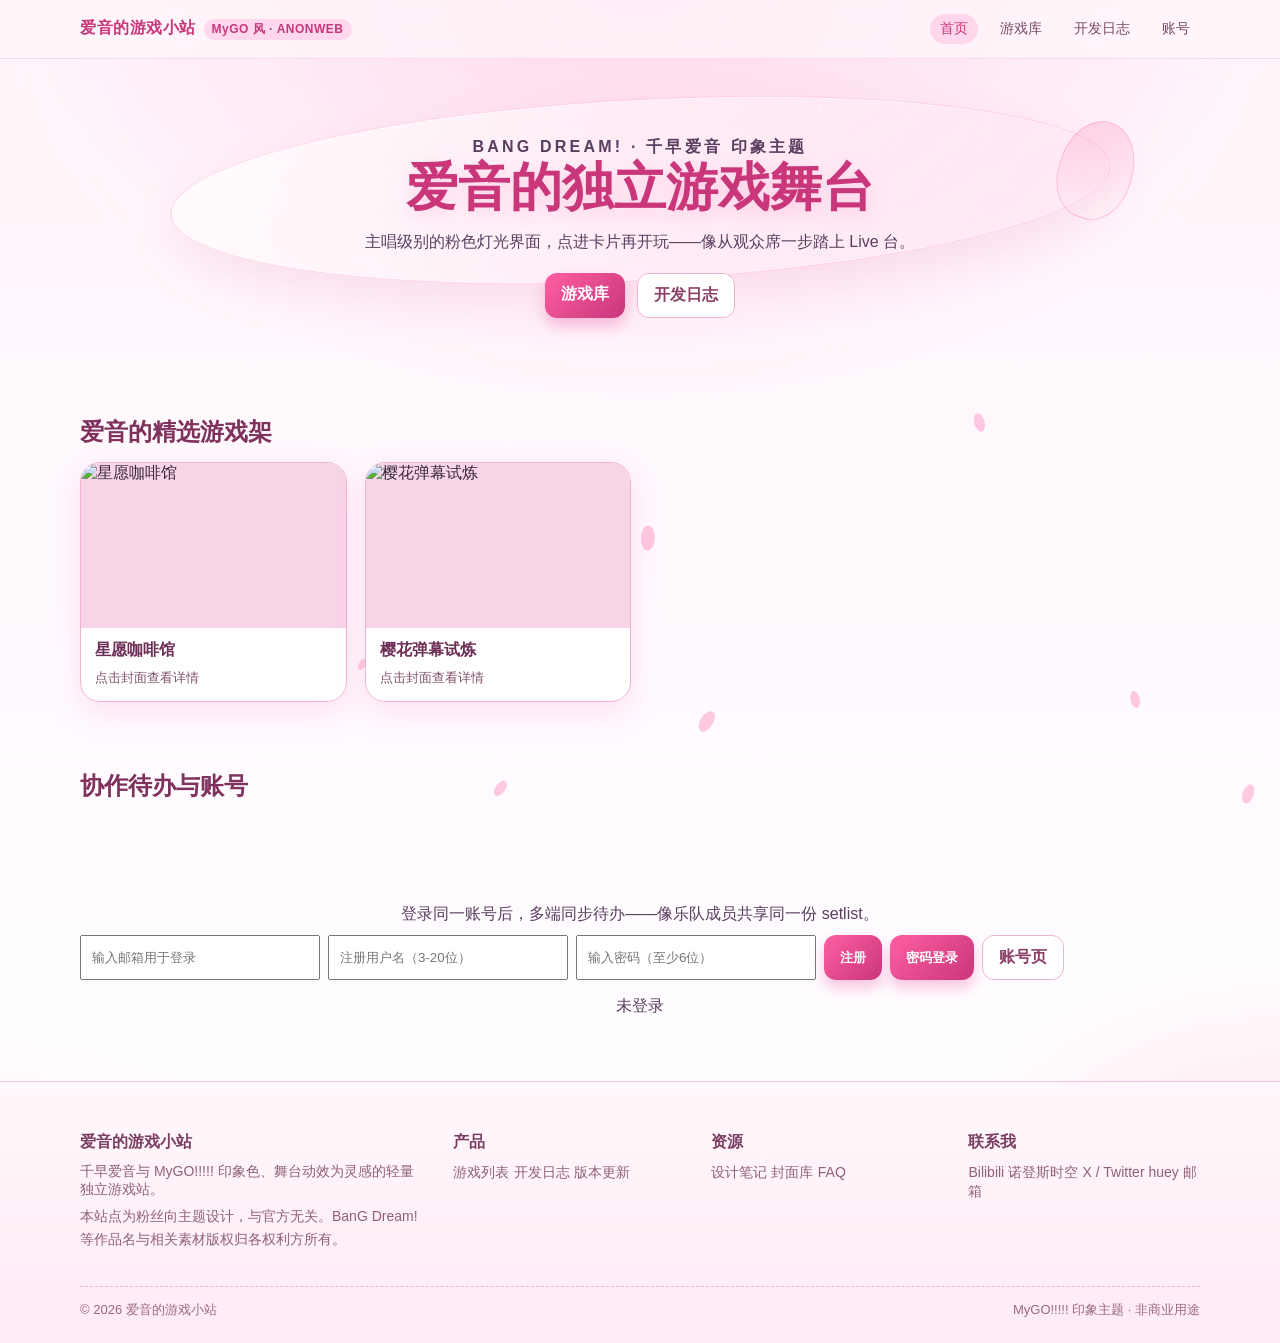
==== commit 8335c1dc: "retheme site around Chihaya Anon / MyGO-inspired stage UI Unify brand copy, hero sections, footers, " ====
--- a/index.html
+++ b/index.html
@@ -3,29 +3,29 @@
 <head>
   <meta charset="UTF-8" />
   <meta name="viewport" content="width=device-width, initial-scale=1.0" />
-  <title>QQQ's Game Website | Anime Game Portal</title>
-  <meta name="description" content="QQQ's Game Website: a pink anime-style portal for indie games, devlogs, and quick play access." />
+  <title>爱音的游戏小站 | 千早爱音印象主题</title>
+  <meta name="description" content="以千早爱音与 MyGO!!!!! 舞台粉为灵感的独立游戏入口：精选作品、游戏库与开发记录，粉色灯效界面。" />
   <meta name="robots" content="index,follow,max-image-preview:large" />
   <link rel="canonical" href="https://anonweb.top/" />
   <meta property="og:type" content="website" />
-  <meta property="og:site_name" content="QQQ's Game Website" />
-  <meta property="og:title" content="QQQ's Game Website | Anime Game Portal" />
-  <meta property="og:description" content="Discover anime-inspired indie games, updates, and direct links to play." />
+  <meta property="og:site_name" content="爱音的游戏小站" />
+  <meta property="og:title" content="爱音的游戏小站 | 千早爱音印象主题" />
+  <meta property="og:description" content="MyGO 风粉色舞台感游戏站：独立游戏、游戏库与开发日志。" />
   <meta property="og:url" content="https://anonweb.top/" />
   <meta property="og:image" content="https://anonweb.top/og-cover.svg" />
-  <meta property="og:image:alt" content="QQQ's Game Website pink anime social cover" />
+  <meta property="og:image:alt" content="爱音的游戏小站 — 粉色舞台主题封面" />
   <meta name="twitter:card" content="summary_large_image" />
-  <meta name="twitter:title" content="QQQ's Game Website | Anime Game Portal" />
-  <meta name="twitter:description" content="Discover anime-inspired indie games, updates, and direct links to play." />
+  <meta name="twitter:title" content="爱音的游戏小站 | 千早爱音印象主题" />
+  <meta name="twitter:description" content="MyGO 风粉色舞台感游戏站：独立游戏与开发记录。" />
   <meta name="twitter:image" content="https://anonweb.top/og-cover.svg" />
   <link rel="stylesheet" href="./styles.css" />
 </head>
-<body>
+<body class="theme-anon">
   <canvas id="bgEffects" class="bg-effects"></canvas>
 
   <header class="nav">
     <div class="container nav-inner">
-      <a class="brand" href="./index.html">QQQ's GAME WEBSITE<span class="badge">ANONWEB.TOP</span></a>
+      <a class="brand" href="./index.html">爱音的游戏小站<span class="badge">MyGO 风 · ANONWEB</span></a>
       <nav class="menu">
         <a class="active" href="./index.html">首页</a>
         <a href="./games.html">游戏库</a>
@@ -36,21 +36,22 @@
   </header>
 
   <main class="container">
-    <section class="hero">
-      <h1>WELCOME TO MY GAME WEBSITE</h1>
-      <p>点击卡片进入然后再开始游玩</p>
+    <section class="hero hero--anon">
+      <p class="hero-kicker">BanG Dream! · 千早爱音 印象主题</p>
+      <h1>爱音的独立游戏舞台</h1>
+      <p>主唱级别的粉色灯光界面，点进卡片再开玩——像从观众席一步踏上 Live 台。</p>
       <div class="cta-row">
         <a class="btn" href="./games.html">游戏库</a>
         <a class="btn alt" href="./devlog.html">开发日志</a>
       </div>
     </section>
 
-    <h2 class="section-title">精选游戏</h2>
+    <h2 class="section-title">爱音的精选游戏架</h2>
     <section id="featuredGames" class="games"></section>
 
-    <h2 class="section-title">Supabase 多端协同 </h2>
+    <h2 class="section-title">协作待办与账号</h2>
     <section class="hero" style="margin-top: 16px;">
-      <p>登录同一账号后，在不同设备上可实时看到待办变更。</p>
+      <p>登录同一账号后，多端同步待办——像乐队成员共享同一份 setlist。</p>
       <div style="display:flex;gap:8px;flex-wrap:wrap;margin:10px 0 16px;">
         <input id="emailInput" type="email" placeholder="输入邮箱用于登录" style="padding:8px 10px;min-width:240px;" />
         <input id="registerUsernameInput" type="text" maxlength="20" placeholder="注册用户名（3-20位）" style="padding:8px 10px;min-width:240px;" />
@@ -86,10 +87,9 @@
     <div class="container">
       <div class="footer-grid">
         <div>
-          <h4>原神到底牛不牛逼</h4>
-          <p>收录像素冒险、视觉小说等游戏</p>
-          <p>让每一次点击都像进入galgame()
-          </p>
+          <h4>爱音的游戏小站</h4>
+          <p>千早爱音与 MyGO!!!!! 印象色、舞台动效为灵感的轻量独立游戏站。</p>
+          <p class="footer-note">本站点为粉丝向主题设计，与官方无关。BanG Dream! 等作品名与相关素材版权归各权利方所有。</p>
         </div>
         <div>
           <h4>产品</h4>
@@ -111,8 +111,8 @@
         </div>
       </div>
       <div class="copyright">
-        <span>© 2026 QQQ's GAME WEBSITE. All rights reserved.</span>
-        <span>Made with Anon & SOYO</span>
+        <span>© 2026 爱音的游戏小站</span>
+        <span>MyGO!!!!! 印象主题 · 非商业用途</span>
       </div>
     </div>
   </footer>
--- a/styles.css
+++ b/styles.css
@@ -1,12 +1,15 @@
 :root {
-  --pink-1: #fff0f7;
-  --pink-2: #ffd6ea;
-  --pink-3: #ff8fc2;
-  --pink-4: #ff5ea7;
-  --pink-5: #d93b85;
-  --ink: #3a2741;
+  /* 千早爱音 / MyGO!!!!! 印象：主唱粉、舞台高光与深玫瑰字色 */
+  --pink-1: #fff4fb;
+  --pink-2: #ffd8ed;
+  --pink-3: #ff9ed0;
+  --pink-4: #ff5fa3;
+  --pink-5: #c9367a;
+  --anon-coral: #ff7b9c;
+  --stage-1: rgba(255, 160, 210, 0.35);
+  --ink: #3a2a3d;
   --card: #ffffffd9;
-  --line: #f5b6d6;
+  --line: #f0b3d4;
 }
 
 * {
@@ -18,10 +21,20 @@
   color: var(--ink);
   font-family: "Segoe UI", "Microsoft YaHei", sans-serif;
   background:
-    radial-gradient(circle at 20% 10%, #ffd5ea 0, transparent 35%),
-    radial-gradient(circle at 90% 20%, #ffbddd 0, transparent 30%),
-    linear-gradient(180deg, var(--pink-1), #fff);
+    radial-gradient(ellipse 120% 80% at 50% -15%, var(--stage-1) 0, transparent 55%),
+    radial-gradient(circle at 18% 12%, #ffd0ea 0, transparent 36%),
+    radial-gradient(circle at 88% 18%, #ffc4df 0, transparent 32%),
+    linear-gradient(180deg, var(--pink-1) 0%, #fffbfe 45%, #fff 100%);
   min-height: 100vh;
+}
+
+/* 全站主舞台感：与「千早爱音」印象主题搭配 */
+body.theme-anon {
+  background:
+    radial-gradient(ellipse 100% 60% at 50% 0%, rgba(255, 150, 195, 0.28) 0, transparent 50%),
+    radial-gradient(ellipse 80% 50% at 0% 100%, rgba(255, 200, 230, 0.45) 0, transparent 45%),
+    radial-gradient(ellipse 70% 45% at 100% 90%, rgba(255, 180, 210, 0.35) 0, transparent 40%),
+    linear-gradient(180deg, #fff5fb, #fffbff 60%, #fff);
 }
 
 .bg-effects {
@@ -107,6 +120,68 @@
   max-width: 760px;
   font-size: 16px;
   color: #5a3d5f;
+}
+
+/* 英雄区：舞台灯 + 吉他拨片轮廓装饰（纯 CSS，非角色图） */
+.hero--anon {
+  position: relative;
+  padding-top: 64px;
+  padding-bottom: 48px;
+}
+
+.hero--anon::before {
+  content: "";
+  position: absolute;
+  inset: 12% 8% auto 8%;
+  height: 180px;
+  max-height: 28vh;
+  border-radius: 50%;
+  background: linear-gradient(145deg, rgba(255, 255, 255, 0.75) 0%, rgba(255, 200, 228, 0.25) 100%);
+  border: 1px solid rgba(255, 150, 195, 0.35);
+  box-shadow: 0 0 0 1px rgba(255, 255, 255, 0.5) inset, 0 20px 50px rgba(210, 80, 130, 0.12);
+  pointer-events: none;
+  z-index: 0;
+  transform: rotate(-3deg);
+}
+
+.hero--anon::after {
+  content: "";
+  position: absolute;
+  right: 6%;
+  top: 18%;
+  width: 72px;
+  height: 98px;
+  border-radius: 50% 50% 45% 45%;
+  background: linear-gradient(160deg, rgba(255, 150, 190, 0.35), rgba(255, 255, 255, 0.2));
+  border: 1px solid rgba(255, 120, 170, 0.35);
+  transform: rotate(18deg);
+  pointer-events: none;
+  z-index: 0;
+}
+
+.hero--anon .hero-kicker,
+.hero--anon h1,
+.hero--anon p,
+.hero--anon .cta-row {
+  position: relative;
+  z-index: 1;
+}
+
+.hero-kicker {
+  margin: 0 0 10px;
+  font-size: 12px;
+  letter-spacing: 0.2em;
+  text-transform: uppercase;
+  color: #b8457a;
+  font-weight: 700;
+}
+
+.footer-note {
+  font-size: 12px;
+  line-height: 1.6;
+  color: #9a6f88;
+  margin-top: 8px;
+  max-width: 420px;
 }
 
 .panel {
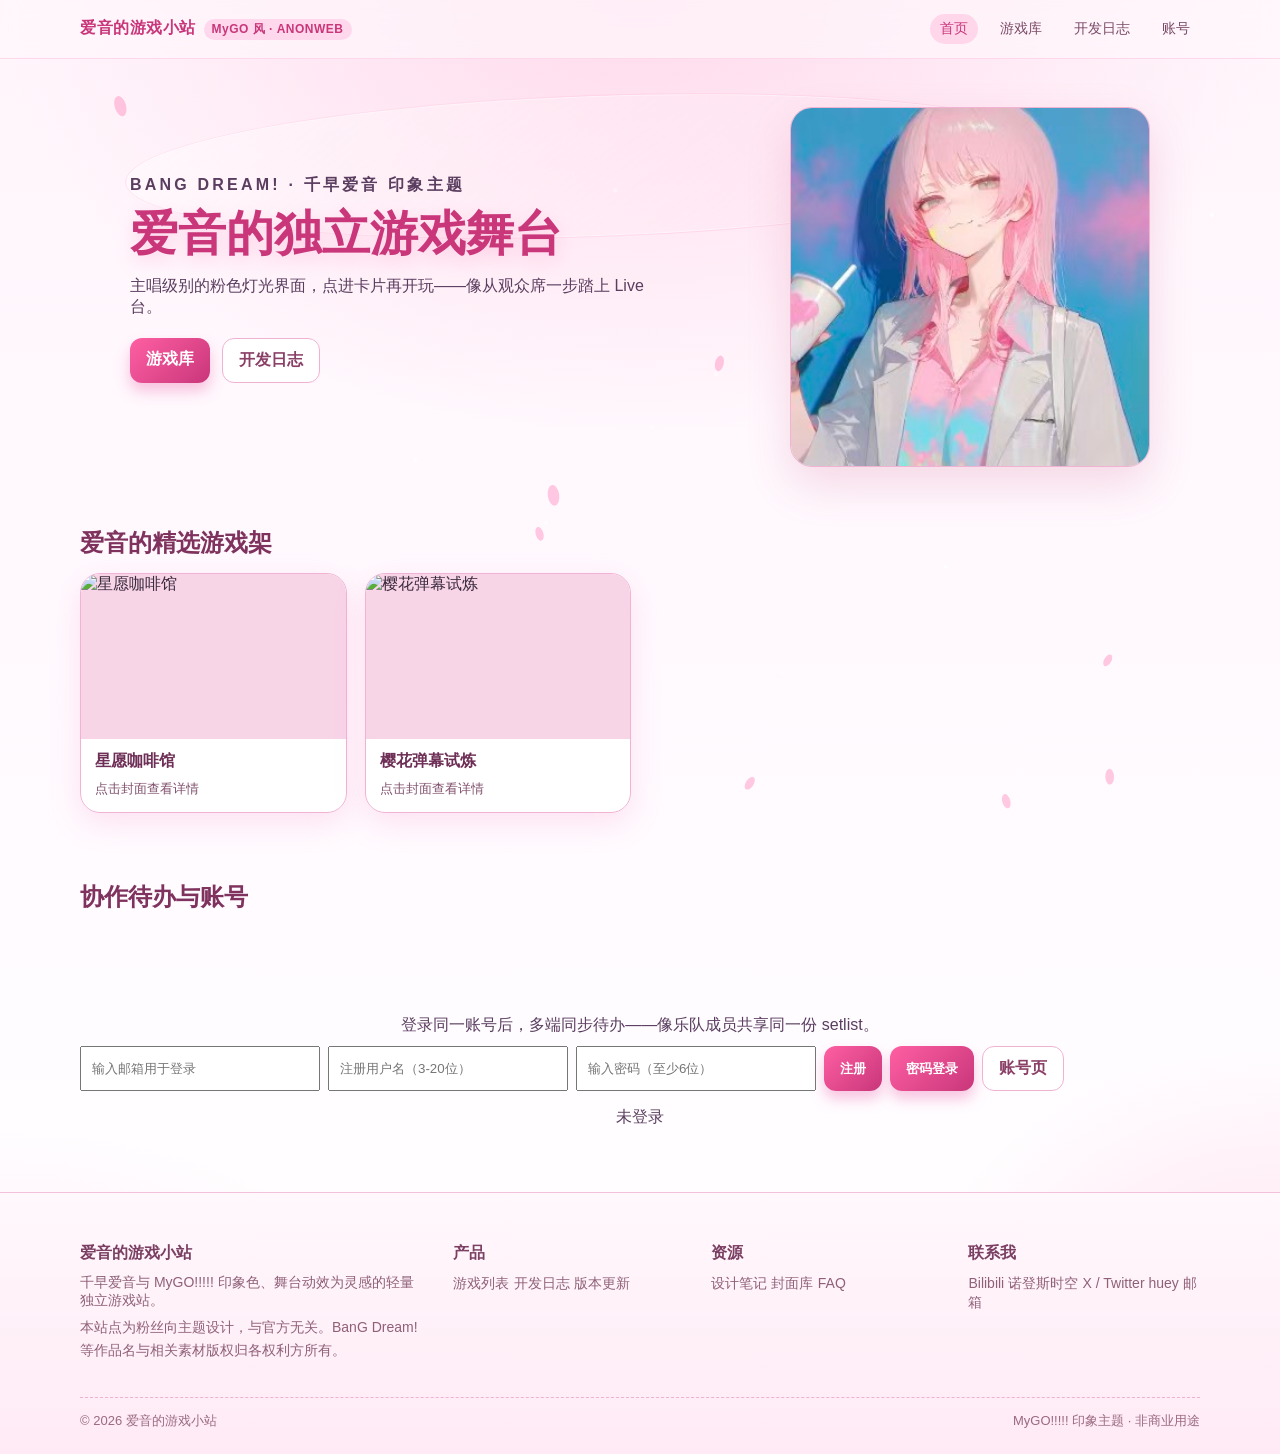
==== commit acbe566a: "add Chihaya Anon hero image to homepage layout Wire user-provided reference art into the index hero " ====
--- a/index.html
+++ b/index.html
@@ -12,12 +12,12 @@
   <meta property="og:title" content="爱音的游戏小站 | 千早爱音印象主题" />
   <meta property="og:description" content="MyGO 风粉色舞台感游戏站：独立游戏、游戏库与开发日志。" />
   <meta property="og:url" content="https://anonweb.top/" />
-  <meta property="og:image" content="https://anonweb.top/og-cover.svg" />
-  <meta property="og:image:alt" content="爱音的游戏小站 — 粉色舞台主题封面" />
+  <meta property="og:image" content="https://anonweb.top/images/chihaya-anon-hero.png" />
+  <meta property="og:image:alt" content="千早爱音印象参考图 — 爱音的游戏小站" />
   <meta name="twitter:card" content="summary_large_image" />
   <meta name="twitter:title" content="爱音的游戏小站 | 千早爱音印象主题" />
   <meta name="twitter:description" content="MyGO 风粉色舞台感游戏站：独立游戏与开发记录。" />
-  <meta name="twitter:image" content="https://anonweb.top/og-cover.svg" />
+  <meta name="twitter:image" content="https://anonweb.top/images/chihaya-anon-hero.png" />
   <link rel="stylesheet" href="./styles.css" />
 </head>
 <body class="theme-anon">
@@ -37,12 +37,26 @@
 
   <main class="container">
     <section class="hero hero--anon">
-      <p class="hero-kicker">BanG Dream! · 千早爱音 印象主题</p>
-      <h1>爱音的独立游戏舞台</h1>
-      <p>主唱级别的粉色灯光界面，点进卡片再开玩——像从观众席一步踏上 Live 台。</p>
-      <div class="cta-row">
-        <a class="btn" href="./games.html">游戏库</a>
-        <a class="btn alt" href="./devlog.html">开发日志</a>
+      <div class="hero-anon-grid">
+        <div class="hero-anon-copy">
+          <p class="hero-kicker">BanG Dream! · 千早爱音 印象主题</p>
+          <h1>爱音的独立游戏舞台</h1>
+          <p>主唱级别的粉色灯光界面，点进卡片再开玩——像从观众席一步踏上 Live 台。</p>
+          <div class="cta-row">
+            <a class="btn" href="./games.html">游戏库</a>
+            <a class="btn alt" href="./devlog.html">开发日志</a>
+          </div>
+        </div>
+        <figure class="hero-anon-visual">
+          <img
+            src="./images/chihaya-anon-hero.png"
+            alt="千早爱音 主题印象（供粉丝向页面展示，版权归原作者所有）"
+            width="380"
+            height="475"
+            loading="eager"
+            decoding="async"
+          />
+        </figure>
       </div>
     </section>
 
--- a/styles.css
+++ b/styles.css
@@ -122,49 +122,87 @@
   color: #5a3d5f;
 }
 
-/* 英雄区：舞台灯 + 吉他拨片轮廓装饰（纯 CSS，非角色图） */
+/* 英雄区：舞台灯 + 可选立绘；装饰减弱以免与主视觉图叠加过乱 */
 .hero--anon {
   position: relative;
-  padding-top: 64px;
-  padding-bottom: 48px;
+  padding-top: 48px;
+  padding-bottom: 40px;
+  text-align: left;
 }
 
 .hero--anon::before {
   content: "";
   position: absolute;
-  inset: 12% 8% auto 8%;
-  height: 180px;
-  max-height: 28vh;
+  inset: 8% 12% auto 4%;
+  height: 140px;
+  max-height: 24vh;
   border-radius: 50%;
-  background: linear-gradient(145deg, rgba(255, 255, 255, 0.75) 0%, rgba(255, 200, 228, 0.25) 100%);
-  border: 1px solid rgba(255, 150, 195, 0.35);
-  box-shadow: 0 0 0 1px rgba(255, 255, 255, 0.5) inset, 0 20px 50px rgba(210, 80, 130, 0.12);
+  background: linear-gradient(145deg, rgba(255, 255, 255, 0.45) 0%, rgba(255, 200, 228, 0.12) 100%);
+  border: 1px solid rgba(255, 150, 195, 0.22);
+  box-shadow: 0 0 0 1px rgba(255, 255, 255, 0.4) inset;
   pointer-events: none;
   z-index: 0;
-  transform: rotate(-3deg);
+  transform: rotate(-2deg);
 }
 
 .hero--anon::after {
-  content: "";
-  position: absolute;
-  right: 6%;
-  top: 18%;
-  width: 72px;
-  height: 98px;
-  border-radius: 50% 50% 45% 45%;
-  background: linear-gradient(160deg, rgba(255, 150, 190, 0.35), rgba(255, 255, 255, 0.2));
-  border: 1px solid rgba(255, 120, 170, 0.35);
-  transform: rotate(18deg);
-  pointer-events: none;
-  z-index: 0;
-}
-
-.hero--anon .hero-kicker,
-.hero--anon h1,
-.hero--anon p,
-.hero--anon .cta-row {
+  display: none;
+}
+
+.hero-anon-grid {
   position: relative;
   z-index: 1;
+  display: grid;
+  grid-template-columns: minmax(0, 1fr) minmax(200px, 360px);
+  gap: clamp(20px, 4vw, 40px);
+  align-items: center;
+  max-width: 1020px;
+  margin: 0 auto;
+}
+
+.hero-anon-copy {
+  min-width: 0;
+}
+
+.hero-anon-copy .hero-kicker,
+.hero-anon-copy h1,
+.hero-anon-copy > p {
+  text-align: left;
+}
+
+.hero-anon-copy .hero-kicker {
+  margin-bottom: 10px;
+}
+
+.hero-anon-copy h1 {
+  font-size: clamp(26px, 4.2vw, 48px);
+}
+
+.hero-anon-copy > p {
+  margin-left: 0;
+  margin-right: 0;
+  max-width: 34em;
+}
+
+.hero-anon-copy .cta-row {
+  margin-top: 20px;
+  justify-content: flex-start;
+}
+
+.hero-anon-visual {
+  margin: 0;
+  position: relative;
+  z-index: 1;
+}
+
+.hero-anon-visual img {
+  display: block;
+  width: 100%;
+  height: auto;
+  border-radius: 22px;
+  border: 1px solid var(--line);
+  box-shadow: 0 18px 44px rgba(200, 70, 120, 0.18);
+  background: #fff5fa;
 }
 
 .hero-kicker {
@@ -391,6 +429,35 @@
 }
 
 @media (max-width: 900px) {
+  .hero-anon-grid {
+    grid-template-columns: 1fr;
+  }
+
+  .hero-anon-visual {
+    order: -1;
+    max-width: 320px;
+    margin: 0 auto;
+  }
+
+  .hero--anon {
+    text-align: center;
+  }
+
+  .hero-anon-copy .hero-kicker,
+  .hero-anon-copy h1,
+  .hero-anon-copy > p {
+    text-align: center;
+  }
+
+  .hero-anon-copy .cta-row {
+    justify-content: center;
+  }
+
+  .hero-anon-copy > p {
+    margin-left: auto;
+    margin-right: auto;
+  }
+
   .upload-panel {
     grid-template-columns: 1fr;
   }
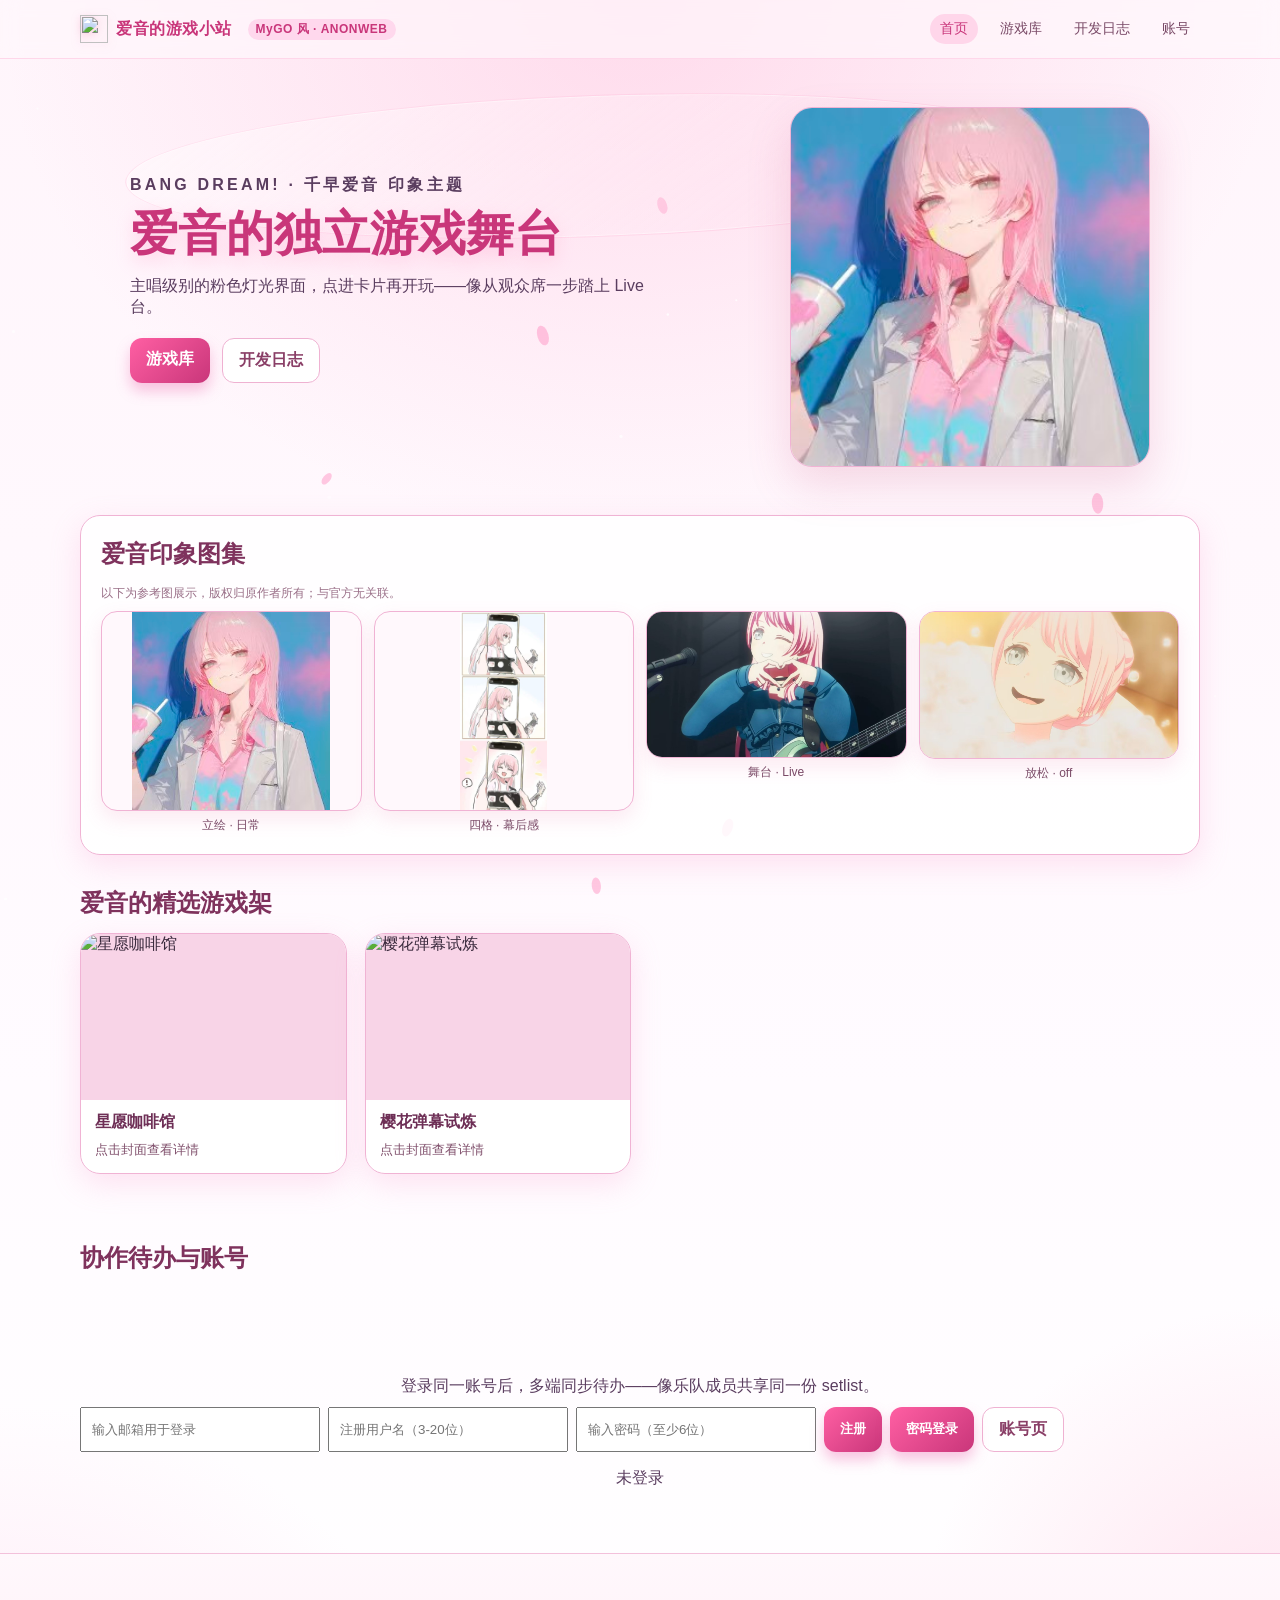
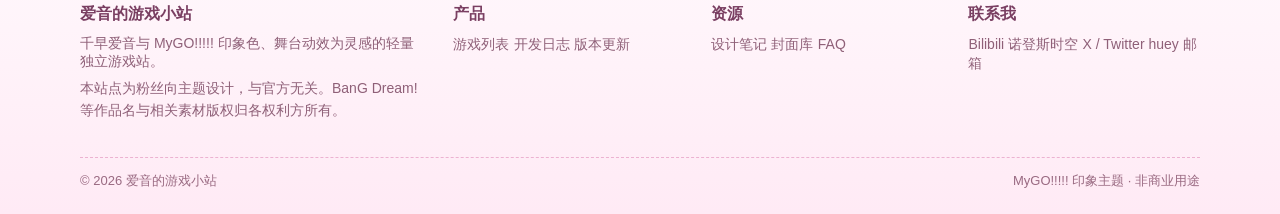
==== commit 3ca93f45: "use all Anon reference images and add original SVG mascot Add four themed PNGs across pages, a non-c" ====
--- a/index.html
+++ b/index.html
@@ -19,13 +19,17 @@
   <meta name="twitter:description" content="MyGO 风粉色舞台感游戏站：独立游戏与开发记录。" />
   <meta name="twitter:image" content="https://anonweb.top/images/chihaya-anon-hero.png" />
   <link rel="stylesheet" href="./styles.css" />
+  <link rel="icon" type="image/svg+xml" href="./images/anon-mascot.svg" />
 </head>
 <body class="theme-anon">
   <canvas id="bgEffects" class="bg-effects"></canvas>
 
   <header class="nav">
     <div class="container nav-inner">
-      <a class="brand" href="./index.html">爱音的游戏小站<span class="badge">MyGO 风 · ANONWEB</span></a>
+      <a class="brand" href="./index.html">
+        <img class="brand-mascot" src="./images/anon-mascot.svg" width="28" height="28" alt="" decoding="async" />
+        爱音的游戏小站<span class="badge">MyGO 风 · ANONWEB</span>
+      </a>
       <nav class="menu">
         <a class="active" href="./index.html">首页</a>
         <a href="./games.html">游戏库</a>
@@ -43,7 +47,7 @@
           <h1>爱音的独立游戏舞台</h1>
           <p>主唱级别的粉色灯光界面，点进卡片再开玩——像从观众席一步踏上 Live 台。</p>
           <div class="cta-row">
-            <a class="btn" href="./games.html">游戏库</a>
+            <a class="btn btn--mascot" href="./games.html">游戏库</a>
             <a class="btn alt" href="./devlog.html">开发日志</a>
           </div>
         </div>
@@ -60,6 +64,29 @@
       </div>
     </section>
 
+    <section class="anon-quilt panel" aria-label="千早爱音印象图集">
+      <h2 class="section-title" style="margin-top:4px;">爱音印象图集</h2>
+      <p class="footer-note" style="margin:0 0 8px;">以下为参考图展示，版权归原作者所有；与官方无关联。</p>
+      <div class="anon-quilt-grid">
+        <figure class="anon-quilt-fig">
+          <img src="./images/chihaya-anon-hero.png" alt="千早爱音 印象参考 1" loading="lazy" decoding="async" />
+          <figcaption>立绘 · 日常</figcaption>
+        </figure>
+        <figure class="anon-quilt-fig">
+          <img src="./images/chihaya-anon-comic.png" alt="千早爱音 印象参考 四格" loading="lazy" decoding="async" />
+          <figcaption>四格 · 幕后感</figcaption>
+        </figure>
+        <figure class="anon-quilt-fig">
+          <img src="./images/chihaya-anon-stage.png" alt="千早爱音 印象参考 舞台" loading="lazy" decoding="async" />
+          <figcaption>舞台 · Live</figcaption>
+        </figure>
+        <figure class="anon-quilt-fig">
+          <img src="./images/chihaya-anon-offstage.png" alt="千早爱音 印象参考 放松" loading="lazy" decoding="async" />
+          <figcaption>放松 · off</figcaption>
+        </figure>
+      </div>
+    </section>
+
     <h2 class="section-title">爱音的精选游戏架</h2>
     <section id="featuredGames" class="games"></section>
 
@@ -70,8 +97,8 @@
         <input id="emailInput" type="email" placeholder="输入邮箱用于登录" style="padding:8px 10px;min-width:240px;" />
         <input id="registerUsernameInput" type="text" maxlength="20" placeholder="注册用户名（3-20位）" style="padding:8px 10px;min-width:240px;" />
         <input id="passwordInput" type="password" placeholder="输入密码（至少6位）" style="padding:8px 10px;min-width:240px;" />
-        <button id="signupBtn" class="btn" type="button">注册</button>
-        <button id="loginBtn" class="btn" type="button">密码登录</button>
+        <button id="signupBtn" class="btn btn--mascot" type="button">注册</button>
+        <button id="loginBtn" class="btn btn--mascot" type="button">密码登录</button>
         <a class="btn alt" href="./auth.html">账号页</a>
         <button id="logoutBtn" class="btn alt" type="button" style="display:none;">退出登录</button>
       </div>
@@ -90,7 +117,7 @@
         </div>
         <div style="display:flex;gap:8px;flex-wrap:wrap;margin:8px 0 12px;">
           <input id="todoInput" type="text" maxlength="200" placeholder="新增待办..." style="padding:8px 10px;min-width:240px;" />
-          <button id="addTodoBtn" class="btn" type="button">新增</button>
+          <button id="addTodoBtn" class="btn btn--mascot" type="button">新增</button>
         </div>
         <ul id="todoList" style="list-style:none;padding-left:0;display:grid;gap:8px;"></ul>
       </div>
--- a/styles.css
+++ b/styles.css
@@ -35,6 +35,149 @@
     radial-gradient(ellipse 80% 50% at 0% 100%, rgba(255, 200, 230, 0.45) 0, transparent 45%),
     radial-gradient(ellipse 70% 45% at 100% 90%, rgba(255, 180, 210, 0.35) 0, transparent 40%),
     linear-gradient(180deg, #fff5fb, #fffbff 60%, #fff);
+}
+
+/* 全站低透明度：原创 SVG 小图腾平铺，从画布透明处透出 */
+body.theme-anon::before {
+  content: "";
+  position: fixed;
+  inset: 0;
+  z-index: -2;
+  background: transparent url("images/anon-mascot.svg") repeat;
+  background-size: 92px 92px;
+  opacity: 0.06;
+  pointer-events: none;
+}
+
+.brand {
+  display: inline-flex;
+  align-items: center;
+  gap: 8px;
+}
+
+.brand-mascot {
+  width: 28px;
+  height: 28px;
+  flex-shrink: 0;
+  object-fit: contain;
+  filter: drop-shadow(0 2px 4px #e85d9444);
+}
+
+/* 主色按钮前加小图腾（线稿反白） */
+.btn--mascot {
+  position: relative;
+  padding-left: 40px;
+}
+
+.btn--mascot::before {
+  content: "";
+  position: absolute;
+  left: 12px;
+  top: 50%;
+  transform: translateY(-50%);
+  width: 20px;
+  height: 20px;
+  background: url("images/anon-mascot.svg") center / contain no-repeat;
+  filter: brightness(0) invert(1);
+  opacity: 0.9;
+  pointer-events: none;
+}
+
+/* 四格印象图集 */
+.anon-quilt {
+  margin: 8px 0 32px;
+  padding: 18px 20px 20px;
+}
+
+.anon-quilt-grid {
+  display: grid;
+  grid-template-columns: repeat(4, 1fr);
+  gap: 12px;
+  margin-top: 8px;
+}
+
+.anon-quilt figcaption {
+  font-size: 12px;
+  color: #7a4a67;
+  margin-top: 6px;
+  text-align: center;
+}
+
+.anon-quilt-fig {
+  margin: 0;
+  display: flex;
+  flex-direction: column;
+  align-items: center;
+  min-width: 0;
+}
+
+.anon-quilt-fig img {
+  width: 100%;
+  height: auto;
+  max-height: 200px;
+  object-fit: contain;
+  border-radius: 16px;
+  border: 1px solid var(--line);
+  background: #fff8fc;
+  box-shadow: 0 8px 20px #e85d9422;
+}
+
+/* 子页：英雄区+配图（游戏库/日志/账号/详情用） */
+.hero-page-grid {
+  position: relative;
+  z-index: 1;
+  display: grid;
+  grid-template-columns: minmax(0, 1fr) minmax(200px, 400px);
+  gap: clamp(20px, 3vw, 32px);
+  align-items: center;
+  max-width: 1020px;
+  margin: 0 auto;
+  text-align: left;
+}
+
+.hero-page-grid .hero-kicker,
+.hero-page-grid h1,
+.hero-page-grid > p {
+  text-align: left;
+}
+
+.hero-page-fig {
+  margin: 0;
+}
+
+.hero-page-fig img {
+  display: block;
+  width: 100%;
+  max-height: min(48vh, 360px);
+  object-fit: contain;
+  border-radius: 20px;
+  border: 1px solid var(--line);
+  background: #fff8fc;
+  box-shadow: 0 12px 32px #d75f9928;
+}
+
+/* 游戏详情：顶栏四连缩略图 */
+.anon-detail-strip {
+  display: flex;
+  gap: 8px;
+  flex-wrap: wrap;
+  margin: 0 0 16px;
+  padding: 10px 12px;
+  border-radius: 16px;
+  border: 1px dashed var(--line);
+  background: #fff8fc99;
+  align-items: center;
+  justify-content: space-between;
+}
+
+.anon-detail-strip img {
+  width: calc(25% - 6px);
+  min-width: 72px;
+  max-width: 140px;
+  height: 64px;
+  object-fit: cover;
+  border-radius: 10px;
+  border: 1px solid #f3c1db;
 }
 
 .bg-effects {
@@ -428,7 +571,30 @@
   gap: 8px;
 }
 
+@media (max-width: 1000px) {
+  .hero-page-grid {
+    grid-template-columns: 1fr;
+    text-align: center;
+  }
+
+  .hero-page-grid .hero-kicker,
+  .hero-page-grid h1,
+  .hero-page-grid > p {
+    text-align: center;
+  }
+
+  .hero-page-fig {
+    order: -1;
+    max-width: 400px;
+    margin: 0 auto;
+  }
+}
+
 @media (max-width: 900px) {
+  .anon-quilt-grid {
+    grid-template-columns: repeat(2, 1fr);
+  }
+
   .hero-anon-grid {
     grid-template-columns: 1fr;
   }
@@ -471,6 +637,22 @@
   }
 }
 
+@media (max-width: 520px) {
+  .anon-quilt-grid {
+    grid-template-columns: 1fr;
+  }
+
+  .anon-detail-strip {
+    flex-wrap: wrap;
+    justify-content: center;
+  }
+
+  .anon-detail-strip img {
+    width: 46%;
+    max-width: none;
+  }
+}
+
 @media (max-width: 620px) {
   .menu {
     width: 100%;
